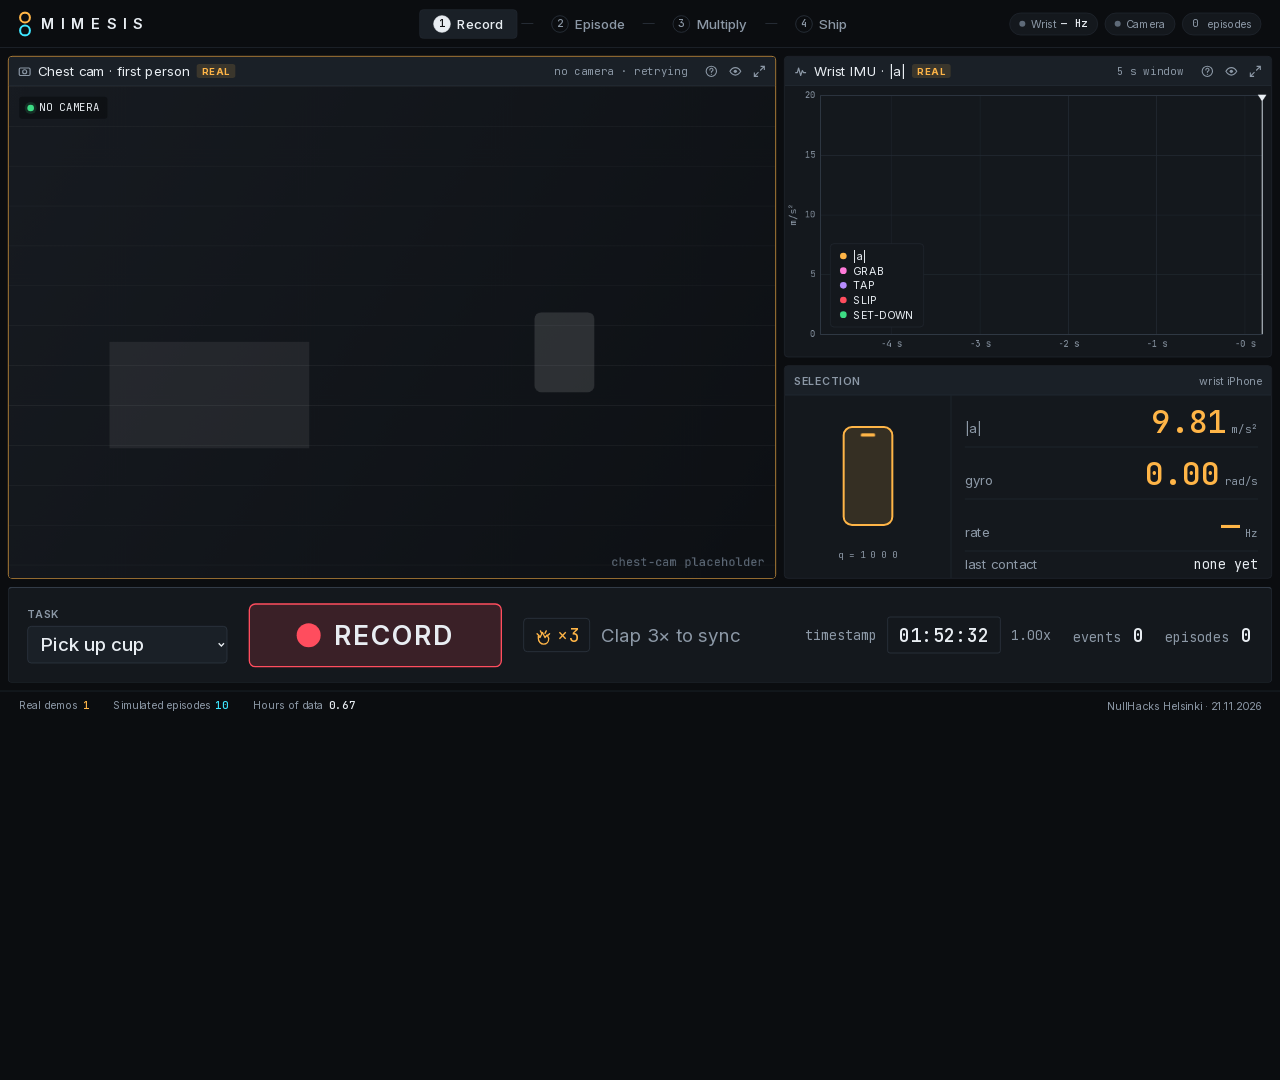
==== index.html @ 236490ab "Site: latest take ep_173510, latest twin and variants, font fix" ====
<!doctype html>
<html lang="en">
<head>
<meta charset="utf-8">
<title>MIMESIS</title>
<link rel="icon" href="data:,">
<meta name="viewport" content="width=1920">
<link rel="stylesheet" href="tokens.css">
<style>
  /* Shell: top bar + tabs from Rerun viewer top bar (see LAHTEET.md), scaled for projector. */
  *{box-sizing:border-box;margin:0;padding:0}
  html{overflow:hidden;background:var(--bg)} body{width:1920px;height:1080px;overflow:hidden;background:var(--bg);color:var(--text);font-family:var(--font-ui);-webkit-font-smoothing:antialiased}
  .mono{font-family:var(--font-mono);font-variant-numeric:tabular-nums}

  #topbar{position:absolute;left:0;top:0;width:1920px;height:var(--topbar-h);display:flex;align-items:center;
    padding:0 28px;background:var(--bg);border-bottom:1px solid var(--line)}
  #wordmark{display:flex;align-items:center;gap:14px;font-weight:600;font-size:22px;letter-spacing:var(--tracking-wordmark)}
  #wordmark svg{width:19px;height:38px}
  #tabs{position:absolute;left:50%;transform:translateX(-50%);display:flex;gap:6px;height:44px}
  #tabs a{display:flex;align-items:center;gap:10px;padding:0 20px;border-radius:var(--r-md);color:var(--text-muted);
    text-decoration:none;font-size:var(--fs-md);font-weight:500;border:1px solid transparent;transition:background var(--t-fast),color var(--t-fast)}
  #tabs a .n{font-family:var(--font-mono);font-size:var(--fs-sm);width:26px;height:26px;border-radius:50%;display:grid;place-items:center;border:1px solid var(--line-strong)}
  #tabs a.on{color:var(--text);background:var(--surface-2);border-color:var(--line)}
  #tabs a.on .n{background:var(--text);color:var(--bg);border-color:var(--text)}
  #tabs a.done .n{border-color:var(--ok);color:var(--ok)}
  #tabs .sep{align-self:center;width:18px;height:1px;background:var(--line-strong)}
  #status{margin-left:auto;display:flex;gap:10px}
  .pill{display:inline-flex;align-items:center;gap:8px;height:34px;padding:0 14px;border-radius:999px;border:1px solid var(--line);
    background:var(--surface);font-size:var(--fs-sm);color:var(--text-muted)}
  .pill b{color:var(--text);font-weight:500}
  .pill .dot{width:9px;height:9px;border-radius:50%;background:var(--text-dim)}
  .pill.live .dot{background:var(--ok);box-shadow:0 0 0 4px var(--ok-soft)}
  .pill.rec{border-color:var(--slip);color:var(--slip)} .pill.rec .dot{background:var(--slip);animation:pulse 1s infinite}
  .pill.off .dot{background:var(--text-dim)}
  @keyframes pulse{50%{opacity:.25}}

  main{position:absolute;left:0;top:var(--topbar-h);width:1920px;height:var(--main-h)}
  .screen{position:absolute;inset:0;display:none}
  .screen.on{display:block}

  #ticker{position:absolute;left:0;bottom:0;width:1920px;height:var(--ticker-h);display:flex;align-items:center;gap:36px;
    padding:0 28px;border-top:1px solid var(--line);background:var(--bg);font-size:var(--fs-sm);color:var(--text-muted)}
  #ticker b{font-family:var(--font-mono);font-weight:500;color:var(--text);margin-left:8px}
  #ticker .r b{color:var(--real)} #ticker .s b{color:var(--sim)}
  #ticker .right{margin-left:auto;color:var(--text-muted)}
</style>
<script>
/* ---------- M: tiny event bus. Screens subscribe; the data source emits. ----------
   Frontend dev: replace the DEMO block with the WebSocket / polling source, keep the event names.
   Events:
     'status'  {wrist:bool, hz:number, camera:bool, episodes:number}
     'imu'     {t:sec, ax,ay,az, gx,gy,gz, a:|a| m/s2, g:|gyro| rad/s, q:[w,x,y,z]}   (100 Hz)
     'contact' {t:sec, kind:'GRAB'|'TAP'|'SLIP'|'SET-DOWN'}
     'hand'    {joints:[[x,y],...21] normalized 0..1}
     'rec'     {on:bool, t0:sec}
*/
window.M = (() => {
  const h = {};
  return {
    on(e, f) { (h[e] = h[e] || []).push(f); },
    emit(e, d) { (h[e] || []).forEach(f => f(d)); },
    api: '' /* e.g. 'http://localhost:8000' */
  };
})();

</script>
</head>
<body>
<header id="topbar">
  <div id="wordmark">
    <!-- mark: amber ring (real) over cyan ring (sim), same as deck -->
    <svg viewBox="0 0 24 49" aria-hidden="true" fill="none" stroke-width="4"><circle cx="12" cy="12" r="9.5" stroke="#FFB547"/><circle cx="12" cy="37" r="9.5" stroke="#3EE6FF"/></svg>
    MIMESIS
  </div>
  <nav id="tabs">
    <a href="#record" data-s="record"><span class="n">1</span>Record</a><span class="sep"></span>
    <a href="#episode" data-s="episode"><span class="n">2</span>Episode</a><span class="sep"></span>
    <a href="#multiply" data-s="multiply"><span class="n">3</span>Multiply</a><span class="sep"></span>
    <a href="#ship" data-s="ship"><span class="n">4</span>Ship</a>
  </nav>
  <div id="status">
    <span class="pill off" id="st-wrist"><span class="dot"></span>Wrist <b class="mono" id="st-hz">— Hz</b></span>
    <span class="pill off" id="st-cam"><span class="dot"></span>Camera</span>
    <span class="pill"><span class="mono" id="st-eps">0</span>&nbsp;episodes</span>
  </div>
</header>

<main>
<section id="scr-record" class="screen">
  <div class="rc-grid">
    <!-- LEFT: camera panel -->
    <div class="rc-panel rc-cam real">
      <div class="rc-head"><svg viewBox="0 0 16 16"><rect x="1.5" y="4" width="13" height="9" rx="1.5" fill="none" stroke="currentColor" stroke-width="1.4"/><circle cx="8" cy="8.5" r="2.4" fill="none" stroke="currentColor" stroke-width="1.4"/></svg>
        <span class="rc-title">Chest cam · first person</span><span class="rc-tag real">REAL</span><span class="rc-sp"></span><span class="rc-meta mono" id="rc-fps">30 fps · 1080p</span><span class="rc-icons"><svg viewBox="0 0 16 16"><circle cx="8" cy="8" r="6.2" fill="none" stroke="currentColor" stroke-width="1.3"/><path d="M6.2 6.3a1.9 1.9 0 1 1 2.6 1.7c-.6.3-.8.6-.8 1.2M8 11.4v.2" fill="none" stroke="currentColor" stroke-width="1.3" stroke-linecap="round"/></svg><svg viewBox="0 0 16 16"><path d="M1.5 8S4 3.5 8 3.5 14.5 8 14.5 8 12 12.5 8 12.5 1.5 8 1.5 8Z" fill="none" stroke="currentColor" stroke-width="1.3"/><circle cx="8" cy="8" r="2" fill="currentColor"/></svg><svg viewBox="0 0 16 16"><path d="M9.5 2h4.5v4.5M6.5 14H2V9.5M14 2 9 7M2 14l5-5" fill="none" stroke="currentColor" stroke-width="1.3"/></svg></span></div>
      <div class="rc-body">
        <!-- WIRE: replace canvas with <video> src = camera MJPEG/MP4 (GET /files/episode_overlay.mp4) or getUserMedia -->
        <video id="rc-video" muted playsinline autoplay style="position:absolute;left:0;top:0;width:2px;height:2px;opacity:0;pointer-events:none"></video>
        <canvas id="rc-cam" width="1152" height="740"></canvas>
        <div class="rc-live"><i></i><span id="rc-livetxt">LIVE</span></div>
      </div>
    </div>
    <!-- RIGHT -->
    <div class="rc-right">
      <div class="rc-panel rc-imu">
        <div class="rc-head"><svg viewBox="0 0 16 16"><path d="M1.5 9.5 4 9.5 5.5 4 8 13 10 7 11.5 9.5 14.5 9.5" fill="none" stroke="currentColor" stroke-width="1.4" stroke-linejoin="round"/></svg>
          <span class="rc-title">Wrist IMU · |a|</span><span class="rc-tag real">REAL</span><span class="rc-sp"></span><span class="rc-meta mono">5 s window</span><span class="rc-icons"><svg viewBox="0 0 16 16"><circle cx="8" cy="8" r="6.2" fill="none" stroke="currentColor" stroke-width="1.3"/><path d="M6.2 6.3a1.9 1.9 0 1 1 2.6 1.7c-.6.3-.8.6-.8 1.2M8 11.4v.2" fill="none" stroke="currentColor" stroke-width="1.3" stroke-linecap="round"/></svg><svg viewBox="0 0 16 16"><path d="M1.5 8S4 3.5 8 3.5 14.5 8 14.5 8 12 12.5 8 12.5 1.5 8 1.5 8Z" fill="none" stroke="currentColor" stroke-width="1.3"/><circle cx="8" cy="8" r="2" fill="currentColor"/></svg><svg viewBox="0 0 16 16"><path d="M9.5 2h4.5v4.5M6.5 14H2V9.5M14 2 9 7M2 14l5-5" fill="none" stroke="currentColor" stroke-width="1.3"/></svg></span></div>
        <div class="rc-body"><canvas id="rc-plot" width="766" height="408"></canvas><div class="rc-legend"><span><i style="background:var(--real)"></i>|a|</span><span><i style="background:var(--ev-grab)"></i>GRAB</span><span><i style="background:var(--ev-tap)"></i>TAP</span><span><i style="background:var(--ev-slip)"></i>SLIP</span><span><i style="background:var(--ev-setdown)"></i>SET-DOWN</span></div></div>
      </div>
      <div class="rc-panel rc-sel">
        <div class="rc-head"><span class="rc-title caps">Selection</span><span class="rc-sp"></span><span class="rc-meta">wrist iPhone</span></div>
        <div class="rc-selbody">
          <div class="rc-orient"><div class="rc-scene"><div class="rc-phone" id="rc-phone"><i></i></div></div><div class="rc-axis mono">q = <span id="rc-q">1 0 0 0</span></div></div>
          <div class="rc-kv">
            <div class="rc-row"><span class="k">|a|</span><span class="v mono"><b id="rc-a">9.81</b><u>m/s²</u></span></div>
            <div class="rc-row"><span class="k">gyro</span><span class="v mono"><b id="rc-g">0.00</b><u>rad/s</u></span></div>
            <div class="rc-row"><span class="k">rate</span><span class="v mono"><b id="rc-hz">100</b><u>Hz</u></span></div>
            <div class="rc-row small"><span class="k">last contact</span><span class="v mono" id="rc-last">none yet</span></div>
          </div>
        </div>
      </div>
    </div>
    <!-- BOTTOM: controls -->
    <div class="rc-ctrl">
      <label class="rc-task"><span class="caps">Task</span>
        <select id="rc-task"><option>Pick up cup</option><option>Pour</option><option>Open drawer</option></select></label>
      <button id="rc-rec" type="button"><i class="rc-dot"></i><span id="rc-rectxt">RECORD</span></button>
      <div class="rc-hint"><span class="mono clap"><svg viewBox="0 0 24 24"><path d="M7 11 4.5 8.5M10 8 8.5 5M14 8l1.5-3M17 11l2.5-2.5M6 14c0 4 3 7 6.5 7s6-3 6-7l-2-4-2.5 3-3-6-3 6-2-1.5z" fill="none" stroke="currentColor" stroke-width="1.6" stroke-linejoin="round" stroke-linecap="round"/></svg>×3</span><span>Clap 3× to sync</span></div>
      <span class="rc-sp"></span>
      <div class="rc-clock mono"><span>timestamp</span><b id="rc-clock">00:00:00</b><span>1.00x</span></div>
      <div class="rc-counts mono"><span>events <b id="rc-nev">0</b></span><span>episodes <b id="rc-neps">0</b></span></div>
    </div>
    <!-- disconnected overlay (wrist) -->
    <div class="rc-off" id="rc-off"><div><div class="rc-offt">Wrist phone disconnected</div>
      <div class="rc-offh">Reconnect: open <b>Sensor Logger</b>, push to <span class="mono" id="rc-ip">&lt;mac-ip&gt;:8000</span></div></div></div>
  </div>
</section>
<style>
#scr-record{--rc-h:36px}
#scr-record *{box-sizing:border-box}
#scr-record .rc-grid{position:absolute;inset:0;padding:12px;background:var(--bg)}
#scr-record .rc-grid::after{content:"";position:absolute;inset:0;border:2px solid transparent;pointer-events:none;border-radius:2px;transition:border-color var(--t-med)}
#scr-record.recording .rc-grid::after{border-color:var(--slip);animation:rcb 1.2s ease-in-out infinite}
@keyframes rcb{50%{border-color:rgba(255,77,94,.25)}}
#scr-record .rc-panel{position:absolute;background:var(--surface);border:1px solid var(--line);border-radius:var(--r-md);overflow:hidden}
#scr-record .rc-cam{left:12px;top:12px;width:1152px;height:784px;border-color:var(--real)}
#scr-record .rc-right{position:absolute;left:1176px;top:12px;width:732px}
#scr-record .rc-imu{left:0;top:0;width:732px;height:452px}
#scr-record .rc-sel{left:0;top:464px;width:732px;height:320px}
#scr-record .rc-head{height:44px;display:flex;align-items:center;gap:10px;padding:0 14px;background:var(--surface-2);border-bottom:1px solid var(--line);font-size:var(--fs-md);color:var(--text)}
#scr-record .rc-head svg{width:20px;height:20px;color:var(--text-muted)}
#scr-record .rc-sp{flex:1}
#scr-record .rc-meta{font-size:var(--fs-sm);color:var(--text-muted)}
#scr-record .caps{text-transform:uppercase;letter-spacing:var(--tracking-caps);font-size:var(--fs-sm);font-weight:600;color:var(--text-muted)}
#scr-record .rc-tag{font-size:var(--fs-xs);font-weight:700;letter-spacing:var(--tracking-caps);padding:2px 8px;border-radius:var(--r-sm)}
#scr-record .rc-tag.real{background:var(--real-soft);color:var(--real)}
#scr-record .rc-body{position:relative;height:calc(100% - 44px)}
#scr-record canvas{display:block;width:100%;height:100%}
#scr-record .rc-live{position:absolute;left:16px;top:16px;display:flex;align-items:center;gap:8px;padding:6px 12px;border-radius:var(--r-sm);background:rgba(11,13,16,.7);font-family:var(--font-mono);font-size:var(--fs-sm);color:var(--text)}
#scr-record .rc-live i{width:10px;height:10px;border-radius:50%;background:var(--ok);box-shadow:0 0 0 4px var(--ok-soft)}
#scr-record.recording .rc-live i{background:var(--slip);box-shadow:0 0 0 4px var(--slip-soft);animation:rcp 1s infinite}
@keyframes rcp{50%{opacity:.3}}
#scr-record .rc-selbody{display:flex;height:calc(100% - 44px)}
#scr-record .rc-orient{width:250px;border-right:1px solid var(--line);display:flex;flex-direction:column;align-items:center;justify-content:center;gap:14px}
#scr-record .rc-scene{width:150px;height:190px;perspective:600px;display:grid;place-items:center}
#scr-record .rc-phone{width:76px;height:150px;border:3px solid var(--real);border-radius:14px;background:var(--real-soft);transform-style:preserve-3d;position:relative;transition:transform 60ms linear}
#scr-record .rc-phone i{position:absolute;left:50%;top:8px;width:22px;height:5px;margin-left:-11px;border-radius:3px;background:var(--real)}
#scr-record .rc-axis{font-size:var(--fs-xs);color:var(--text-muted)}
#scr-record .rc-kv{flex:1;padding:6px 20px;display:flex;flex-direction:column;justify-content:center}
#scr-record .rc-row{display:flex;align-items:baseline;justify-content:space-between;padding:7px 0;border-bottom:1px solid var(--line)}
#scr-record .rc-row:last-child{border:0}
#scr-record .k{font-size:var(--fs-md);color:var(--text-muted)}
#scr-record .v b{font-size:var(--fs-xl);font-weight:500;color:var(--real);letter-spacing:-.02em}
#scr-record .v u{text-decoration:none;font-size:var(--fs-sm);color:var(--text-muted);margin-left:8px}
#scr-record .row.small .v,#scr-record .rc-row.small .v{font-size:var(--fs-md);color:var(--text)}
#scr-record .rc-ctrl{position:absolute;left:12px;right:12px;top:808px;height:144px;display:flex;align-items:center;gap:32px;padding:0 28px;background:var(--surface);border:1px solid var(--line);border-radius:var(--r-md)}
#scr-record .rc-task{display:flex;flex-direction:column;gap:8px}
#scr-record select{height:56px;min-width:300px;padding:0 16px;background:var(--surface-2);color:var(--text);border:1px solid var(--line-strong);border-radius:var(--r-md);font:500 var(--fs-lg) var(--font-ui)}
#scr-record #rc-rec{display:flex;align-items:center;gap:20px;height:96px;min-width:380px;padding:0 40px;border-radius:var(--r-lg);border:2px solid var(--slip);background:var(--slip-soft);color:var(--text);font:600 40px var(--font-ui);letter-spacing:.06em;cursor:pointer;justify-content:center;transition:background var(--t-fast)}
#scr-record #rc-rec:hover{background:rgba(255,77,94,.28)}
#scr-record .rc-dot{width:36px;height:36px;border-radius:50%;background:var(--slip)}
#scr-record.recording #rc-rec{background:var(--slip);color:var(--on-accent);font-family:var(--font-mono);font-size:56px;letter-spacing:0}
#scr-record.recording .rc-dot{width:28px;height:28px;background:var(--on-accent);border-radius:4px}
#scr-record .rc-hint{display:flex;align-items:center;gap:16px;font-size:var(--fs-lg);color:var(--text-muted)}
#scr-record .rc-hint .clap{font-size:var(--fs-lg);padding:6px 14px;border:1px solid var(--line-strong);border-radius:var(--r-md);color:var(--real)}
#scr-record .rc-counts{display:flex;gap:32px;font-size:var(--fs-md);color:var(--text-muted)}
#scr-record .rc-counts b{color:var(--text);font-weight:500;font-size:var(--fs-lg);margin-left:6px}
#scr-record .rc-off{position:absolute;left:12px;top:12px;width:1896px;height:784px;display:none;place-items:center;text-align:center;background:rgba(20,24,29,.93);border-radius:var(--r-md);z-index:5}
#scr-record.disc .rc-off{display:grid}
#scr-record .rc-offt{font-size:var(--fs-hero);font-size:64px;font-weight:600;color:var(--text-muted);margin-bottom:24px}
#scr-record .rc-offh{font-size:var(--fs-lg);color:var(--text-muted)}
#scr-record .rc-offh b{color:var(--text)} #scr-record .rc-offh .mono{color:var(--real)}
#scr-record .rc-icons{display:flex;gap:16px;margin-left:16px;color:var(--text-muted)}
#scr-record .rc-icons svg{width:20px;height:20px}
#scr-record .rc-legend{position:absolute;left:68px;bottom:44px;padding:8px 14px;background:var(--surface);border:1px solid var(--line);border-radius:var(--r-md);display:flex;flex-direction:column;gap:2px;font-size:var(--fs-sm);color:var(--text)}
#scr-record .rc-legend span{display:flex;align-items:center;gap:10px}
#scr-record .rc-legend i{width:10px;height:10px;border-radius:50%}
#scr-record .rc-clock{display:flex;align-items:center;gap:16px;font-size:var(--fs-md);color:var(--text-muted)}
#scr-record .rc-clock b{font-weight:500;color:var(--text);padding:8px 16px;border:1px solid var(--line-strong);border-radius:var(--r-sm);font-size:var(--fs-lg)}
#scr-record .rc-ctrl{border-top:2px solid var(--line-strong)}
#scr-record .rc-hint .clap svg{width:30px;height:30px;vertical-align:middle;margin-right:6px}
</style>
<script>
(() => { const init = () => {
  const root = document.getElementById('scr-record');
  const $ = id => document.getElementById(id);
  const css = getComputedStyle(document.documentElement);
  const V = n => css.getPropertyValue(n).trim();
  const C = { real: V('--real'), text: V('--text'), muted: V('--text-muted'), line: V('--line'), line2: V('--line-strong'), bg: V('--surface'), dim: V('--text-dim'),
    ev: { GRAB: V('--ev-grab'), TAP: V('--ev-tap'), SLIP: V('--ev-slip'), 'SET-DOWN': V('--ev-setdown') }, mono: V('--font-mono') };
  const font = (px, w) => (w || 400) + ' ' + px + 'px ' + C.mono;

  /* ---- state ---- */
  const buf = [];           // {t,a}
  const evs = [];           // {t,kind,wall}
  let lastT = 0, lastWall = performance.now(), hand = null, nev = 0, ymax = 20, connected = true;
  M.on('imu', d => {
    buf.push({ t: d.t, a: d.a }); if (buf.length > 900) buf.shift();
    lastT = d.t; lastWall = performance.now();
    $('rc-a').textContent = d.a.toFixed(2); $('rc-g').textContent = d.g.toFixed(2);
    if (d.q) {
      $('rc-q').textContent = d.q.map(x => x.toFixed(2)).join(' ');
      const [w, x, y, z] = d.q, n = Math.hypot(w, x, y, z) || 1, a = w / n, b = x / n, c = y / n, e = z / n;
      const r = [[1-2*(c*c+e*e), 2*(b*c-a*e), 2*(b*e+a*c)], [2*(b*c+a*e), 1-2*(b*b+e*e), 2*(c*e-a*b)], [2*(b*e-a*c), 2*(c*e+a*b), 1-2*(b*b+c*c)]];
      const s = [1, -1, -1], m = (i, j) => (r[i][j] * s[i] * s[j]).toFixed(4);   // flip to CSS y-down
      $('rc-phone').style.transform = `rotateX(-18deg) rotateY(24deg) matrix3d(${m(0,0)},${m(1,0)},${m(2,0)},0,${m(0,1)},${m(1,1)},${m(2,1)},0,${m(0,2)},${m(1,2)},${m(2,2)},0,0,0,0,1)`;
    }
  });
  M.on('contact', d => { evs.push({ t: d.t, kind: d.kind, wall: performance.now() }); if (evs.length > 40) evs.shift(); nev++; $('rc-nev').textContent = nev;
    const l = $('rc-last'); l.textContent = d.kind; l.style.color = C.ev[d.kind] || C.text; });
  M.on('hand', d => { hand = d.joints; hands2 = null; });
  let hands2 = null;   // live MediaPipe result: array of 21-joint hands in canvas-normalized coords
  M.on('status', s => {
    connected = !!s.wrist; root.classList.remove('disc');  // video-only product: no wrist overlay
    $('rc-hz').textContent = s.wrist ? Math.round(s.hz) : '—'; $('rc-neps').textContent = s.episodes;
    $('rc-livetxt').textContent = s.camera ? (recOn ? 'REC' : 'LIVE') : 'NO CAMERA';
  });
  $('rc-ip').textContent = (location.hostname || '<mac-ip>') + ':8000';
  if (!window.MIMESIS_DEMO) fetch('/config').then(r => r.json()).then(c => { $('rc-ip').textContent = c.sensor_logger_url; }).catch(() => {});

  /* ---- plot (Rerun style: grid, ticks, cursor) ---- */
  const pc = $('rc-plot'), px = pc.getContext('2d');
  function drawPlot() {
    const W = pc.width, H = pc.height, L = 56, R = 14, T = 14, B = 34, pw = W - L - R, ph = H - T - B;
    px.clearRect(0, 0, W, H);
    const now = lastT + Math.min((performance.now() - lastWall) / 1000, .2), t0 = now - 5;
    let pk = 0; for (const s of buf) if (s.t >= t0 && s.a > pk) pk = s.a;
    const target = Math.max(20, Math.ceil(pk * 1.15 / 5) * 5); ymax += (target - ymax) * .08;
    const X = t => L + (t - t0) / 5 * pw, Y = a => T + ph - a / ymax * ph;
    px.lineWidth = 1; px.font = font(14); px.textBaseline = 'middle'; px.textAlign = 'right';
    const step = ymax > 30 ? 10 : 5;
    for (let a = 0; a <= ymax; a += step) { const y = Math.round(Y(a)) + .5; px.strokeStyle = C.line; px.beginPath(); px.moveTo(L, y); px.lineTo(L + pw, y); px.stroke(); px.fillStyle = C.muted; px.fillText(a, L - 8, y); }
    px.textAlign = 'center'; px.textBaseline = 'top';
    for (let s = Math.ceil(t0); s <= now; s++) { const x = Math.round(X(s)) + .5; px.strokeStyle = C.line; px.beginPath(); px.moveTo(x, T); px.lineTo(x, T + ph); px.stroke(); px.fillStyle = C.muted; px.fillText((s - now).toFixed(0) + ' s', x, T + ph + 8); }
    px.strokeStyle = C.line2; px.strokeRect(L + .5, T + .5, pw, ph);
    // events
    px.save(); px.beginPath(); px.rect(L, T, pw, ph); px.clip();
    const tnow = performance.now(); let row = 0;
    for (const e of evs) {
      if (e.t < t0) continue; const x = Math.round(X(e.t)) + .5, col = C.ev[e.kind] || C.text, age = tnow - e.wall;
      if (age < 400) { px.globalAlpha = (1 - age / 400) * .35; px.fillStyle = col; px.fillRect(x - 14, T, 28, ph); }
      px.globalAlpha = 1; px.strokeStyle = col; px.lineWidth = 2; px.beginPath(); px.moveTo(x, T); px.lineTo(x, T + ph); px.stroke();
    }
    // line
    px.strokeStyle = C.real; px.lineWidth = 2.5; px.lineJoin = 'round'; px.beginPath(); let st = false;
    for (const s of buf) { if (s.t < t0 - .1) continue; const x = X(s.t), y = Y(Math.min(s.a, ymax)); st ? px.lineTo(x, y) : px.moveTo(x, y); st = true; }
    px.stroke(); px.restore();
    // chips
    px.font = font(16, 600); px.textAlign = 'left'; px.textBaseline = 'middle'; row = 0;
    for (const e of evs) {
      if (e.t < t0) continue; const x = X(e.t), col = C.ev[e.kind] || C.text, w = px.measureText(e.kind).width + 16, cx = Math.min(x + 4, L + pw - w);
      const cy = T + 6 + (row++ % 2) * 28; px.fillStyle = col; px.beginPath(); px.roundRect(cx, cy, w, 24, 4); px.fill();
      px.fillStyle = V('--on-accent'); px.fillText(e.kind, cx + 8, cy + 13);
    }
    // cursor (Rerun time cursor at "now")
    px.strokeStyle = C.text; px.lineWidth = 1.5; const cxp = L + pw - .5; px.beginPath(); px.moveTo(cxp, T); px.lineTo(cxp, T + ph); px.stroke();
    px.fillStyle = C.text; px.beginPath(); px.moveTo(cxp - 7, T - 1); px.lineTo(cxp + 7, T - 1); px.lineTo(cxp, T + 9); px.fill();
    px.fillStyle = C.muted; px.font = font(14); px.save(); px.translate(14, T + ph / 2); px.rotate(-Math.PI / 2); px.textAlign = 'center'; px.fillText('m/s²', 0, 0); px.restore();
  }

  /* ---- camera + skeleton ---- */
  const cc = $('rc-cam'), cx = cc.getContext('2d'), CH = [1, 5, 9, 13, 17];
  function drawCam(ts) {
    const W = cc.width, H = cc.height, t = ts / 1000;
    if (video.readyState >= 2 && video.videoWidth) {
      const vw = video.videoWidth, vh = video.videoHeight, sc = Math.max(W / vw, H / vh), dw = vw * sc, dh = vh * sc, ox = (W - dw) / 2, oy = (H - dh) / 2;
      cx.drawImage(video, ox, oy, dw, dh);
      if (landmarker && ts - lastDet > detGap) {
        lastDet = ts;
        try {
          const d0 = performance.now();
          const r = landmarker.detectForVideo(video, ts);
          const dt = performance.now() - d0; detGap = Math.min(250, Math.max(33, dt * 3));  // adapt: never eat more than ~1/3 of the frame budget
          hands2 = (r.landmarks || []).map(h => h.map(p => [(ox + p.x * dw) / W, (oy + p.y * dh) / H]));
        } catch (e) { console.warn('mediapipe', e); landmarker = null; }
      }
      (hands2 || []).forEach(drawHand);
      return;
    }
    const g = cx.createLinearGradient(0, 0, W, H); g.addColorStop(0, '#171b21'); g.addColorStop(1, '#0d1014'); cx.fillStyle = g; cx.fillRect(0, 0, W, H);
    cx.strokeStyle = 'rgba(255,255,255,.05)'; cx.lineWidth = 1; cx.beginPath(); for (let y = 0; y < H; y += 60) { cx.moveTo(0, y + .5); cx.lineTo(W, y + .5); } cx.stroke();
    cx.fillStyle = 'rgba(255,255,255,.07)'; cx.fillRect(W * .12 + Math.sin(t * .3) * 20, H * .52, 300, 160);   // table
    cx.fillStyle = 'rgba(255,255,255,.12)'; cx.beginPath(); cx.roundRect(W * .66 + Math.sin(t * .7) * 30, H * .46, 90, 120, 10); cx.fill(); // cup
    cx.fillStyle = V('--text-dim'); cx.font = font(18); cx.textAlign = 'right'; cx.textBaseline = 'bottom'; cx.fillText('chest-cam placeholder', W - 16, H - 14);
    if (hand) drawHand(hand);
  }
  function drawHand(hand) {
    const W = cc.width, H = cc.height;
    {
      const P = j => [j[0] * W, j[1] * H];
      cx.strokeStyle = C.real; cx.lineWidth = 4; cx.lineCap = 'round'; cx.shadowColor = C.real; cx.shadowBlur = 10; cx.beginPath();
      for (const s of CH) { let p = P(hand[0]); cx.moveTo(p[0], p[1]); for (let k = 0; k < 4; k++) { p = P(hand[s + k]); cx.lineTo(p[0], p[1]); } }
      cx.stroke(); cx.shadowBlur = 0; cx.fillStyle = C.real;
      hand.forEach((j, i) => { const p = P(j); cx.beginPath(); cx.arc(p[0], p[1], i === 0 ? 9 : 6, 0, 7); cx.fill(); });
    }
  }
  function frame(ts) { if (root.classList.contains('on')) { drawPlot(); drawCam(ts); } requestAnimationFrame(frame); }
  requestAnimationFrame(frame);

  /* ---- controls ---- */
  let recOn = false, recT0 = 0;
  const btn = $('rc-rec'), txt = $('rc-rectxt'), fmt = s => String(Math.floor(s / 60)).padStart(2, '0') + ':' + String(Math.floor(s % 60)).padStart(2, '0');
  async function post(path, body) {
    try { const r = await fetch((M.api || '') + path, { method: 'POST', headers: { 'Content-Type': 'application/json' }, body: JSON.stringify(body || {}) }); return await r.json(); } catch (e) { return null; /* offline demo */ }
  }
  /* ---- live camera (Continuity Camera via getUserMedia) + MediaPipe Tasks JS + MediaRecorder ---- */
  const video = $('rc-video'); let detGap = 33, camRetry = null; let landmarker = null, lastDet = 0, stream = null, recorder = null, chunks = [], curEp = null;
  async function startCam() { await openCam(); loadHands(); }
  async function openCam() {
    try {
      stream = await navigator.mediaDevices.getUserMedia({ video: { width: 1920, height: 1080 }, audio: true });
      const devs = await navigator.mediaDevices.enumerateDevices();
      const iph = devs.find(d => d.kind === 'videoinput' && /iphone|continuity/i.test(d.label));
      const curId = stream.getVideoTracks()[0].getSettings().deviceId;
      if (iph && iph.deviceId !== curId) {
        stream.getTracks().forEach(t => t.stop());
        stream = await navigator.mediaDevices.getUserMedia({ video: { deviceId: { exact: iph.deviceId }, width: 1920, height: 1080 }, audio: true });
      }
      video.srcObject = stream; await video.play(); M.camera = true;
      const tr = stream.getVideoTracks()[0], st = tr.getSettings(); $('rc-fps').textContent = Math.round(st.frameRate || 30) + ' fps · ' + st.height + 'p';
      tr.onended = () => { console.warn('camera track ended, reconnecting'); M.camera = false; retryCam(); };
      tr.onmute = () => { M.camera = false; }; tr.onunmute = () => { M.camera = true; };
    } catch (e) { console.warn('camera', e); M.camera = false; $('rc-fps').textContent = 'no camera · retrying'; retryCam(); }
  }
  function retryCam() { if (camRetry) return; camRetry = setTimeout(() => { camRetry = null; if (stream) stream.getTracks().forEach(t => t.stop()); stream = null; openCam(); }, 2000); }
  // watchdog: a frozen stream (Continuity Camera dropped, phone locked) -> reopen
  let lastVT = -1, frozenFor = 0;
  setInterval(() => {
    if (window.MIMESIS_DEMO || !stream || recorder) return;
    if (video.currentTime === lastVT) { if (++frozenFor >= 3) { frozenFor = 0; console.warn('camera frozen, reopening'); M.camera = false; retryCam(); } } else frozenFor = 0;
    lastVT = video.currentTime;
  }, 1000);
  async function loadHands() {
    try {
      const { FilesetResolver, HandLandmarker } = await import('./vendor/mediapipe/vision_bundle.mjs');
      const fs = await FilesetResolver.forVisionTasks('./vendor/mediapipe/wasm');
      landmarker = await HandLandmarker.createFromOptions(fs, { baseOptions: { modelAssetPath: './vendor/mediapipe/hand_landmarker.task', delegate: 'GPU' }, runningMode: 'VIDEO', numHands: 2 });
    } catch (e) { console.warn('mediapipe js failed, skeleton comes from hands.py overlay MP4 after processing', e); }
  }
  if (!window.MIMESIS_DEMO) startCam();
  function startRecorder() {
    if (!stream || !window.MediaRecorder) return;
    chunks = []; const mt = ['video/mp4', 'video/webm;codecs=vp9,opus', 'video/webm'].find(t => MediaRecorder.isTypeSupported(t));
    recorder = new MediaRecorder(stream, mt ? { mimeType: mt, videoBitsPerSecond: 8e6 } : {});
    recorder.ondataavailable = e => e.data.size && chunks.push(e.data); recorder.start(1000);
  }
  function stopRecorder(ep) {
    if (!recorder) return; const rec = recorder; recorder = null;
    rec.onstop = async () => {
      const blob = new Blob(chunks, { type: rec.mimeType }); const fd = new FormData();
      if (blob.size < 10000) { $('rc-livetxt').textContent = 'NO VIDEO · camera?'; await post('/process/' + ep); setTimeout(() => $('rc-livetxt').textContent = 'LIVE', 3000); return; }
      fd.append('file', blob, ep + (rec.mimeType.includes('mp4') ? '.mp4' : '.webm'));
      $('rc-livetxt').textContent = 'UPLOADING';
      try { await fetch('/upload/' + ep, { method: 'POST', body: fd }); $('rc-livetxt').textContent = 'PROCESSING'; await post('/process/' + ep); }
      catch (e) { console.warn('upload', e); }
      setTimeout(() => $('rc-livetxt').textContent = 'LIVE', 3000);
    };
    rec.stop();
  }
  btn.addEventListener('click', () => {
    recOn = !recOn; root.classList.toggle('recording', recOn);
    if (recOn) { recT0 = performance.now(); txt.textContent = '00:00'; $('rc-livetxt').textContent = 'REC';
      if (!window.MIMESIS_DEMO) post('/episode/start', { task: $('rc-task').value }).then(r => { curEp = r && r.episode_id; startRecorder(); });
    } else { txt.textContent = 'RECORD'; $('rc-livetxt').textContent = 'LIVE';
      if (!window.MIMESIS_DEMO) { const ep = curEp; post('/episode/stop').then(() => ep && stopRecorder(ep)); }
    }
    M.emit('rec', { on: recOn, t0: recT0 / 1000 });
  });
  setInterval(() => { $('rc-clock').textContent = new Date().toTimeString().slice(0,8); if (recOn) txt.textContent = fmt((performance.now() - recT0) / 1000); }, 250);
  // WIRE: GET /status -> M.emit('status'); GET /latest -> M.emit('imu'/'hand'/'contact') when !MIMESIS_DEMO
}; window.M ? init() : addEventListener('DOMContentLoaded', init); })();
</script>

<section id="scr-episode" class="screen">
  <aside class="rail">
    <div class="rail-top">
      <button class="rail-toggle" title="Collapse rail" aria-label="Collapse rail"><svg viewBox="0 0 24 24" width="24" height="24" fill="none" stroke="currentColor" stroke-width="2"><rect x="3" y="4" width="18" height="16" rx="3"/><path d="M9 4v16"/></svg></button>
      <div class="stats">
        <div><span class="k">Real episodes</span><b class="mono" id="ep-st-eps">6</b></div>
        <div><span class="k">Frames</span><b class="mono" id="ep-st-frames">2,160</b></div>
        <div><span class="k">FPS</span><b class="mono" id="ep-st-fps">30</b></div>
      </div>
    </div>
    <div class="rail-h">Episodes</div>
    <div class="eplist" id="ep-list"></div>
  </aside>

  <div class="center">
    <header class="hd">
      <div class="logo"><svg viewBox="0 0 34 34" width="34" height="34" aria-hidden="true"><rect x="3" y="7" width="17" height="22" rx="8.5" class="lr"/><rect x="13" y="4" width="17" height="22" rx="8.5" class="ls"/></svg></div>
      <div>
        <div class="ds">mimesis/real_demo_v1</div>
        <div class="sub mono">EPISODE <span id="ep-hd-n">0</span> · <span id="ep-hd-task">pick up the cup</span></div>
      </div>
    </header>

    <div class="vids">
      <div class="vp real" id="ep-vp-real">
        <div class="vh"><span class="dot"></span><b>Real · chest-cam</b><i>REAL</i></div>
        <div class="vb"><canvas id="ep-cv-real" width="568" height="320"></canvas>
          <!-- WIRE: GET /files/episode_overlay.mp4 (chest-cam + hand skeleton overlay). Replaces the canvas once it loads. -->
          <video id="ep-v-real" muted playsinline preload="auto" loop></video></div>
      </div>
      <div class="vp sim" id="ep-vp-sim">
        <div class="vh"><span class="dot"></span><b>Sim · MuJoCo twin</b><i>SIM</i></div>
        <div class="vb"><canvas id="ep-cv-sim" width="568" height="320"></canvas>
          <!-- WIRE: GET /files/sim_twin.mp4 (robot replaying the human trajectory). -->
          <video id="ep-v-sim" muted playsinline preload="auto" loop></video></div>
      </div>
    </div>

    <div class="bar">
      <button class="ib" id="ep-b-start" title="Start"><svg viewBox="0 0 24 24" width="26" height="26" fill="currentColor"><path d="M6 5h2.5v14H6zM19 5v14L9.5 12z"/></svg></button>
      <button class="ib" id="ep-b-back" title="-1 s"><svg viewBox="0 0 24 24" width="26" height="26" fill="currentColor"><path d="M12 6v12L2.5 12zM21.5 6v12L12 12z"/></svg></button>
      <button class="ib play" id="ep-b-play" title="Play / pause"></button>
      <button class="ib" id="ep-b-fwd" title="+1 s"><svg viewBox="0 0 24 24" width="26" height="26" fill="currentColor"><path d="M12 6v12l9.5-6zM2.5 6v12L12 12z"/></svg></button>
      <button class="ib" id="ep-b-end" title="End"><svg viewBox="0 0 24 24" width="26" height="26" fill="currentColor"><path d="M15.5 5H18v14h-2.5zM5 5v14l9.5-7z"/></svg></button>
      <div class="scrub" id="ep-scrub"><div class="st"></div><div class="sf" id="ep-sf"></div><div class="th" id="ep-th"></div></div>
      <div class="tm"><span class="mono big" id="ep-tm">00:00.00</span><span class="mono tot" id="ep-tot">/ 00:12.00</span><span class="mono fr" id="ep-fr">frame 0 / 360</span></div>
      <label class="spd"><select id="ep-speed"><option value="0.25">0.25×</option><option value="0.5">0.5×</option><option value="1" selected>1×</option><option value="2">2×</option></select></label>
      <div class="keys"><span><kbd>Space</kbd> play / pause</span><span><kbd>←</kbd><kbd>→</kbd> frame <kbd>Shift</kbd> 1 s</span></div>
    </div>

    <div class="tracks"><canvas id="ep-cv-tr"></canvas></div>
  </div>

  <aside class="meta">
    <div class="mh">Episode metadata</div>
    <div class="kv"><span class="k">Task</span><b class="v task" id="ep-m-task">—</b></div>
    <div class="kv"><span class="k">Duration</span><b class="v mono" id="ep-m-dur">—</b></div>
    <div class="kv"><span class="k">Sync offset</span><b class="v mono" id="ep-m-sync">—</b></div>
    <div class="kv"><span class="k">Contacts detected</span><b class="v mono" id="ep-m-con">—</b></div>
    <div class="kv"><span class="k">Frames</span><b class="v mono" id="ep-m-fr">—</b></div>
    <div class="mh sm">Contact log</div>
    <div class="clog" id="ep-clog"></div>
  </aside>
</section>

<style>
#scr-episode{--rail-w:300px;display:none;background:var(--bg)}
#scr-episode.on{display:flex}
#scr-episode *{box-sizing:border-box}
#scr-episode .mono{font-family:var(--font-mono);font-variant-numeric:tabular-nums}
#scr-episode .k{font-size:var(--fs-sm);color:var(--text-muted);letter-spacing:var(--tracking-caps);text-transform:uppercase}
#scr-episode button{font-family:inherit;cursor:pointer}

/* rail */
#scr-episode .rail{width:var(--rail-w);flex:none;height:100%;border-right:1px solid var(--line);background:var(--bg);display:flex;flex-direction:column;transition:width var(--t-med) var(--ease);overflow:hidden}
#scr-episode .rail-top{padding:var(--sp-4);display:flex;gap:var(--sp-3);align-items:flex-start;border-bottom:1px solid var(--line)}
#scr-episode .rail-toggle{flex:none;width:44px;height:44px;border-radius:var(--r-md);border:1px solid var(--line);background:var(--surface);color:var(--text-muted);display:grid;place-items:center;transition:color var(--t-fast),background var(--t-fast)}
#scr-episode .rail-toggle:hover{color:var(--text);background:var(--surface-2)}
#scr-episode .stats{display:flex;flex-direction:column;gap:var(--sp-2);min-width:0;flex:1}
#scr-episode .stats div{display:flex;justify-content:space-between;align-items:baseline;gap:var(--sp-2);white-space:nowrap}
#scr-episode .stats .k{font-size:var(--fs-xs)}
#scr-episode .stats b{font-size:var(--fs-lg);font-weight:500;color:var(--real)}
#scr-episode .rail-h{padding:var(--sp-4) var(--sp-4) var(--sp-2);font-size:var(--fs-xs);color:var(--text-muted);letter-spacing:var(--tracking-caps);text-transform:uppercase;white-space:nowrap}
#scr-episode .eplist{flex:1;overflow-y:auto;padding:0 var(--sp-3);display:flex;flex-direction:column;gap:var(--sp-1)}
#scr-episode .ep{display:flex;align-items:center;gap:var(--sp-3);padding:var(--sp-2);border-radius:var(--r-md);border:1px solid transparent;cursor:pointer;color:var(--text);transition:background var(--t-fast)}
#scr-episode .ep:hover{background:var(--surface)}
#scr-episode .ep.on{background:var(--real-soft);border-color:var(--real);color:var(--real)}
#scr-episode .ep canvas{flex:none;width:80px;height:50px;border-radius:var(--r-sm);border:1px solid var(--line-strong);background:var(--surface)}
#scr-episode .ep .tx{min-width:0;white-space:nowrap}
#scr-episode .ep .tx b{display:block;font-size:var(--fs-md);font-weight:500}
#scr-episode .ep .tx span{display:block;font-size:var(--fs-sm);color:var(--text-muted);overflow:hidden;text-overflow:ellipsis}
#scr-episode .ep.on .tx span{color:var(--text)}
#scr-episode.collapsed{--rail-w:104px}
#scr-episode.collapsed .stats,#scr-episode.collapsed .rail-h,#scr-episode.collapsed .ep .tx{display:none}
#scr-episode.collapsed .rail-top{justify-content:center;padding:var(--sp-4) 0}
#scr-episode.collapsed .ep{justify-content:center}

/* center */
#scr-episode .center{flex:1;min-width:0;height:100%;padding:var(--sp-4) var(--sp-5) var(--sp-4);display:flex;flex-direction:column;gap:var(--sp-3)}
#scr-episode .hd{display:flex;align-items:center;gap:var(--sp-4);height:52px;flex:none}
#scr-episode .logo{width:72px;height:44px;border-radius:var(--r-md);background:var(--surface);border:1px solid var(--line);display:grid;place-items:center}
#scr-episode .logo .lr{fill:var(--real)} #scr-episode .logo .ls{fill:none;stroke:var(--sim);stroke-width:2.5}
#scr-episode .ds{font-size:var(--fs-lg);font-weight:600;line-height:1.1}
#scr-episode .sub{font-size:var(--fs-sm);color:var(--text-muted);letter-spacing:var(--tracking-caps);margin-top:2px}
#scr-episode .vids{display:flex;gap:var(--sp-4);flex:none}
#scr-episode .vp{flex:1;min-width:0;border-radius:var(--r-md);overflow:hidden;background:var(--surface);border:2px solid var(--c)}
#scr-episode .vp.real{--c:var(--real);--cs:var(--real-soft)} #scr-episode .vp.sim{--c:var(--sim);--cs:var(--sim-soft)}
#scr-episode .vh{height:38px;display:flex;align-items:center;gap:var(--sp-3);padding:0 var(--sp-3);background:var(--cs);border-bottom:1px solid var(--c)}
#scr-episode .vh .dot{width:12px;height:12px;border-radius:50%;background:var(--c)}
#scr-episode .vh b{font-size:var(--fs-md);font-weight:600;color:var(--text)}
#scr-episode .vh i{margin-left:auto;font-style:normal;font-family:var(--font-mono);font-size:var(--fs-xs);font-weight:700;letter-spacing:var(--tracking-caps);background:var(--c);color:var(--on-accent);padding:2px 8px;border-radius:var(--r-sm)}
#scr-episode .vb{position:relative;width:100%;aspect-ratio:16/9;background:var(--bg)}
#scr-episode .vb canvas,#scr-episode .vb video{position:absolute;inset:0;width:100%;height:100%;object-fit:cover}
#scr-episode .vb video{display:none;background:var(--bg)}
#scr-episode .vb.live video{display:block}

/* playback bar */
#scr-episode .bar{flex:none;height:76px;display:flex;align-items:center;gap:var(--sp-3);padding:0 var(--sp-4);background:var(--surface);border:1px solid var(--line-strong);border-radius:var(--r-lg)}
#scr-episode .ib{width:46px;height:46px;border-radius:var(--r-md);border:1px solid transparent;background:transparent;color:var(--text);display:grid;place-items:center;flex:none;transition:background var(--t-fast)}
#scr-episode .ib:hover{background:var(--surface-2)}
#scr-episode .ib.play{width:56px;height:56px;border-color:var(--real);background:var(--real-soft);color:var(--real);margin:0 var(--sp-1)}
#scr-episode .scrub{position:relative;flex:1;min-width:120px;height:40px;cursor:pointer;touch-action:none}
#scr-episode .scrub .st{position:absolute;left:0;right:0;top:18px;height:4px;border-radius:2px;background:var(--line-strong)}
#scr-episode .scrub .sf{position:absolute;left:0;top:18px;height:4px;border-radius:2px;background:var(--real);width:0}
#scr-episode .scrub .th{position:absolute;top:9px;width:22px;height:22px;margin-left:-11px;border-radius:50%;background:var(--real);box-shadow:0 0 0 5px var(--real-soft)}
#scr-episode .tm{display:flex;flex-direction:column;align-items:flex-end;flex:none;line-height:1.15}
#scr-episode .tm .big{font-size:var(--fs-lg);color:var(--text);font-weight:500}
#scr-episode .tm .tot{font-size:var(--fs-sm);color:var(--text-muted)}
#scr-episode .tm .fr{display:none}
#scr-episode .tm{display:grid;grid-template-columns:auto auto;align-items:baseline;column-gap:var(--sp-2)}
#scr-episode .tm .fr{display:block;grid-column:1/3;text-align:right;font-size:var(--fs-xs);color:var(--text-muted)}
#scr-episode .spd select{height:44px;padding:0 var(--sp-3);font-family:var(--font-mono);font-size:var(--fs-md);color:var(--text);background:var(--surface-2);border:1px solid var(--line-strong);border-radius:var(--r-md)}
#scr-episode .keys{display:flex;flex-direction:column;gap:6px;font-size:var(--fs-xs);color:var(--text-muted);white-space:nowrap;flex:none}
#scr-episode kbd{font-family:var(--font-mono);font-size:var(--fs-xs);color:var(--text);background:var(--surface-2);border:1px solid var(--line-strong);border-radius:var(--r-sm);padding:1px 6px;margin-right:4px}

/* tracks */
#scr-episode .tracks{flex:1;min-height:0;background:var(--surface);border:1px solid var(--line-strong);border-radius:var(--r-lg);overflow:hidden;position:relative}
#scr-episode .tracks canvas{position:absolute;inset:0;width:100%;height:100%;cursor:col-resize;touch-action:none}

/* right panel */
#scr-episode .meta{width:420px;flex:none;height:100%;border-left:1px solid var(--line);padding:var(--sp-5);display:flex;flex-direction:column;gap:var(--sp-4);overflow:hidden}
#scr-episode .mh{font-size:var(--fs-sm);color:var(--text-muted);letter-spacing:var(--tracking-caps);text-transform:uppercase;padding-bottom:var(--sp-3);border-bottom:1px solid var(--line)}
#scr-episode .mh.sm{margin-top:var(--sp-2)}
#scr-episode .kv{display:flex;flex-direction:column;gap:2px}
#scr-episode .kv .v{font-size:var(--fs-xl);font-weight:500;color:var(--text);line-height:1.1}
#scr-episode .kv .v.task{font-family:var(--font-ui);font-size:var(--fs-lg);font-weight:600;line-height:1.2;color:var(--real)}
#scr-episode .kv .v.mono{font-family:var(--font-mono)}
#scr-episode .clog{display:flex;flex-direction:column;gap:var(--sp-2);flex:1;min-height:0}
#scr-episode .cl{display:flex;align-items:center;gap:var(--sp-3);height:36px;padding:0 var(--sp-3);border-radius:var(--r-sm);background:var(--surface);border-left:6px solid var(--c);font-size:var(--fs-md);transition:background var(--t-fast)}
#scr-episode .cl b{font-family:var(--font-mono);font-weight:700;color:var(--c);width:110px}
#scr-episode .cl span{font-family:var(--font-mono);color:var(--text-muted);font-size:var(--fs-sm)}
#scr-episode .cl.hit{background:var(--surface-2)}
</style>

<script>
(() => {
  const root = document.getElementById('scr-episode');
  const $ = id => document.getElementById(id);
  const css = getComputedStyle(root);
  const V = n => css.getPropertyValue(n).trim();
  const FPS = 30;
  const KIND_VAR = { 'GRAB': '--ev-grab', 'TAP': '--ev-tap', 'SLIP': '--ev-slip', 'SET-DOWN': '--ev-setdown' };

  // ---------- episodes (demo list) ----------
  // WIRE: GET /files/dataset_stats.json -> {episodes:[{n,task,duration}], frames, fps}; per-episode GET /files/episode_<n>.json
  let EPS = [
    { n: 0, task: 'Pick up the cup', dur: 12 }, { n: 1, task: 'Stack two blocks', dur: 12 },
    { n: 2, task: 'Pour into bowl', dur: 12 }, { n: 3, task: 'Open the drawer', dur: 12 },
    { n: 4, task: 'Hand over the bottle', dur: 12 }, { n: 5, task: 'Wipe the table', dur: 12 }
  ];
  let cur = 0, E = null;          // E = current episode data
  let t = 0, playing = true, speed = 1, last = performance.now();

  function rnd(seed) { let s = seed * 9301 + 49297; return () => (s = (s * 9301 + 49297) % 233280) / 233280; }

  // fake a 12 s episode with 5 contacts. Used when /files/episode_<n>.json is missing or MIMESIS_DEMO.
  function demoEpisode(n) {
    const r = rnd(n + 3);
    const j = () => (r() - .5) * .3 * (n ? 1 : 0);
    const contacts = [['GRAB', 2.1], ['TAP', 4.3], ['SLIP', 5.7], ['GRAB', 7.2], ['SET-DOWN', 9.8]].map(([kind, tt]) => ({ kind, t: +(tt + j()).toFixed(2) }));
    const grabs = contacts.filter(c => c.kind === 'GRAB' || c.kind === 'SET-DOWN');
    const gripper = [{ t0: 0, t1: contacts[0].t, state: 'open' }, { t0: contacts[0].t, t1: contacts[2].t, state: 'closed' },
      { t0: contacts[2].t, t1: contacts[3].t, state: 'open' }, { t0: contacts[3].t, t1: contacts[4].t, state: 'closed' }, { t0: contacts[4].t, t1: 12, state: 'open' }];
    const dur = 12, N = dur * 100, imu = new Float32Array(N);
    for (let i = 0; i < N; i++) {
      const tt = i / 100; let a = 9.81 + Math.sin(tt * 1.3 + n) * .7 + Math.sin(tt * 3.1) * .3 + (r() - .5) * .5;
      contacts.forEach(c => { const d = tt - c.t; if (d > 0 && d < .5) a += Math.exp(-d * 10) * 7 * Math.sin(d * 70) * (c.kind === 'SLIP' ? 1.3 : 1); });
      imu[i] = a;
    }
    return { n, task: (EPS[n] || EPS[0]).task, duration: dur, fps: FPS, frames: dur * FPS, sync_offset_ms: [38, 41, 35, 44, 39, 42][n], contacts, gripper, imu, imu_hz: 100 };
  }

  async function loadEpisode(n) {
    let d = null;
    try { // WIRE: GET /files/episode_<n>.json
      const r = await fetch((M.api || '') + '/files/episode_' + n + '.json?' + Date.now(), { cache: 'no-store' }); if (r.ok) d = await r.json();
    } catch (e) {}
    if (d) {
      d.imu = Float32Array.from(d.imu || []); d.imu_hz = d.imu_hz || 100; d.fps = d.fps || FPS;
      d.frames = d.frames || Math.round(d.duration * d.fps); d.contacts = d.contacts || []; d.gripper = d.gripper || [];
      d.task = d.task || (EPS[n] || {}).task || 'episode';
    } else d = demoEpisode(n % 6);
    let mx = 0, mn = 1e9; for (const v of d.imu) { if (v > mx) mx = v; if (v < mn) mn = v; }
    d.imuLo = mn > 6 ? 4 : 0; d.imuHi = mn > 6 ? 20 : Math.max(4, Math.ceil(mx * 1.1 / 2) * 2);
    d.n = n; return d;
  }

  const fmtT = s => { s = Math.max(0, s); const m = Math.floor(s / 60), x = Math.floor(s % 60), f = Math.min(FPS - 1, Math.floor((s % 1) * FPS)); return String(m).padStart(2, '0') + ':' + String(x).padStart(2, '0') + '.' + String(f).padStart(2, '0'); };

  async function select(n) {
    cur = n; const d = await loadEpisode(n); if (cur !== n) return; E = d; t = 0;
    root.querySelectorAll('.ep').forEach((e, i) => e.classList.toggle('on', EPS.length - 1 - i === n));
    if (!window.MIMESIS_DEMO) { $('ep-st-eps').textContent = EPS.length; $('ep-st-frames').textContent = EPS.reduce((a, e) => a + Math.round((e.dur || 0) * 30), 0).toLocaleString('en-US'); }
    $('ep-hd-n').textContent = n; $('ep-hd-task').textContent = d.task.toLowerCase();
    $('ep-m-task').textContent = d.task; $('ep-m-dur').textContent = d.duration.toFixed(1) + ' s';
    $('ep-m-sync').textContent = '+' + d.sync_offset_ms + ' ms'; $('ep-m-con').textContent = d.contacts.length;
    $('ep-m-fr').textContent = d.frames.toLocaleString('en-US'); $('ep-tot').textContent = '/ ' + fmtT(d.duration);
    $('ep-clog').innerHTML = d.contacts.map((c, i) => `<div class="cl" data-i="${i}" style="--c:var(${KIND_VAR[c.kind]})"><b>${c.kind}</b><span>${fmtT(c.t)}</span></div>`).join('');
    // WIRE: per-episode videos; falls back to the canvas placeholder if the file is missing
    attachVideo('real', d.overlay || '/files/episode_overlay.mp4'); attachVideo('sim', d.twin || '/files/sim_twin.mp4');
  }

  // ---------- rail ----------
  const list = $('ep-list');
  function buildRail() { list.innerHTML = '';
  EPS.forEach((e, i) => {
    const el = document.createElement('div'); el.className = 'ep';
    el.innerHTML = `<canvas width="160" height="100"></canvas><div class="tx"><b>Episode ${e.n}</b><span>${e.task}</span></div>`;
    el.onclick = () => select(i); list.prepend(el);
    const c = el.firstChild.getContext('2d'), r = rnd(i + 11);
    const g = c.createLinearGradient(0, 0, 160, 100); g.addColorStop(0, V('--surface-2')); g.addColorStop(1, V('--bg'));
    c.fillStyle = g; c.fillRect(0, 0, 160, 100);
    c.fillStyle = V('--line-strong'); c.fillRect(0, 78, 160, 22);
    c.fillStyle = V('--real'); c.beginPath(); c.arc(30 + r() * 30, 40 + r() * 20, 11, 0, 7); c.fill();
    c.strokeStyle = V('--real'); c.lineWidth = 4; c.beginPath(); c.moveTo(40, 55); c.quadraticCurveTo(80, 20 + r() * 40, 110 + r() * 20, 58); c.stroke();
    c.fillStyle = V('--text-muted'); c.fillRect(100 + r() * 30, 60, 22, 18);
  });
  }
  root.querySelector('.rail-toggle').onclick = () => { root.classList.toggle('collapsed'); setTimeout(layout, 360); };

  // ---------- videos ----------
  const vids = { real: $('ep-v-real'), sim: $('ep-v-sim') };
  function attachVideo(k, src) {
    const v = vids[k], box = v.parentNode; box.classList.remove('live');
    v.onloadeddata = () => box.classList.add('live'); v.onerror = () => box.classList.remove('live');
    v.src = (M.api || '') + src; v.load();
  }
  const live = k => vids[k].parentNode.classList.contains('live') && vids[k].readyState >= 2;
  function syncVideos() {
    ['real', 'sim'].forEach(k => {
      if (!live(k)) return; const v = vids[k];
      const off = k === 'sim' ? 0 : 0;    // sync offset already baked into episode_overlay.mp4 / sim_twin.mp4
      if (Math.abs(v.currentTime - (t + off)) > (playing ? .15 : .01)) v.currentTime = t + off;
      v.playbackRate = speed;
      if (playing && v.paused) v.play().catch(() => {}); else if (!playing && !v.paused) v.pause();
    });
  }

  // ---------- placeholder scenes (same trajectory, amber hand vs cyan gripper) ----------
  const ss = x => x * x * (3 - 2 * x), cl = (x, a, b) => Math.max(a, Math.min(b, x));
  function pose(tt) {   // normalized hand position + holding state from episode data
    const C = E.contacts, tg = C[0].t, tr = C[C.length - 1].t;
    const A = [.22, .70], B = [.42, .62], D = [.74, .50], R = [.86, .72];
    const mix = (p, q, u) => [p[0] + (q[0] - p[0]) * ss(cl(u, 0, 1)), p[1] + (q[1] - p[1]) * ss(cl(u, 0, 1)) - Math.sin(Math.PI * cl(u, 0, 1)) * .06];
    if (tt < tg) return mix(A, B, tt / tg);
    if (tt < tr) return mix(B, D, (tt - tg) / (tr - tg));
    return mix(D, R, (tt - tr) / 2);
  }
  function closedAt(tt) { const g = E.gripper.find(s => tt >= s.t0 && tt < s.t1); return g && g.state === 'closed'; }
  function drawScene(cv, kind) {
    const w = cv.width, h = cv.height, c = cv.getContext('2d'), p = pose(t), x = p[0] * w, y = p[1] * h, held = closedAt(t);
    const col = V(kind === 'real' ? '--real' : '--sim');
    const g = c.createLinearGradient(0, 0, w, h); g.addColorStop(0, V('--surface-2')); g.addColorStop(1, V('--bg')); c.fillStyle = g; c.fillRect(0, 0, w, h);
    c.fillStyle = V('--surface'); c.fillRect(0, h * .78, w, h * .22); c.strokeStyle = V('--line-strong'); c.lineWidth = 1; c.beginPath(); c.moveTo(0, h * .78); c.lineTo(w, h * .78); c.stroke();
    if (kind === 'sim') { c.strokeStyle = V('--sim-soft'); for (let i = 0; i < w; i += 40) { c.beginPath(); c.moveTo(i, h * .78); c.lineTo(i * 1.0 + (i - w / 2) * .5, h); c.stroke(); } }
    // object: at start spot until grabbed, follows hand while held, rests at D after set-down
    const C = E.contacts, tg = C[0].t, tr = C[C.length - 1].t, B = [.42, .62], D = [.74, .50];
    let ox = (t < tg ? B[0] : t < tr ? p[0] : D[0]) * w, oy = (t < tg ? B[1] : t < tr ? p[1] : D[1]) * h + 26;
    c.fillStyle = V('--text-muted'); c.fillRect(ox - 20, oy - 20, 40, 40); c.fillStyle = V('--text-dim'); c.fillRect(ox - 20, oy - 20, 40, 8);
    // flash when a contact fires
    E.contacts.forEach(ct => { const d = t - ct.t; if (d >= 0 && d < .4) { c.strokeStyle = V(KIND_VAR[ct.kind]); c.globalAlpha = 1 - d / .4; c.lineWidth = 4; c.beginPath(); c.arc(x, y + 20, 30 + d * 120, 0, 7); c.stroke(); c.globalAlpha = 1; } });
    c.fillStyle = col; c.strokeStyle = col;
    if (kind === 'real') {                         // amber hand: palm + fingers curl when holding
      c.beginPath(); c.arc(x, y, 26, 0, 7); c.fill(); c.lineWidth = 7; c.lineCap = 'round';
      for (let f = -2; f <= 2; f++) { const a = -Math.PI / 2 + f * .28, L = held ? 22 : 40; c.beginPath(); c.moveTo(x + Math.cos(a) * 20, y + Math.sin(a) * 20); c.lineTo(x + Math.cos(a) * (20 + L) * (held ? .8 : 1) + (held ? f * -6 : 0), y + Math.sin(a) * (20 + L) + (held ? 14 : 0)); c.stroke(); }
      c.lineWidth = 2; c.globalAlpha = .6; c.beginPath(); c.moveTo(x, y + 26); c.lineTo(x - 30, h); c.stroke(); c.globalAlpha = 1;
    } else {                                      // cyan parallel-jaw gripper, follows state
      const gap = held ? 22 : 46; c.lineWidth = 9; c.lineCap = 'round';
      c.beginPath(); c.moveTo(x - gap, y - 30); c.lineTo(x - gap, y + 18); c.moveTo(x + gap, y - 30); c.lineTo(x + gap, y + 18); c.moveTo(x - gap, y - 30); c.lineTo(x + gap, y - 30); c.stroke();
      c.lineWidth = 12; c.beginPath(); c.moveTo(x, y - 30); c.lineTo(x + 10, 0); c.stroke();
    }
    c.fillStyle = V('--text'); c.font = '600 14px ' + V('--font-mono'); c.fillText(kind === 'real' ? 'chest-cam · placeholder' : 'MuJoCo twin · placeholder', 12, h - 12);
  }

  // ---------- tracks ----------
  const tc = $('ep-cv-tr'), tctx = tc.getContext('2d');
  const LBL = 170, PADR = 20;   // label column, right pad
  let TW = 0, TH = 0, dpr = 1;
  function layout() {
    dpr = window.devicePixelRatio || 1; TW = tc.clientWidth; TH = tc.clientHeight;
    if (!TW) return; tc.width = TW * dpr; tc.height = TH * dpr; tctx.setTransform(dpr, 0, 0, dpr, 0, 0);
  }
  const X = tt => LBL + (tt / E.duration) * (TW - LBL - PADR);
  function rows() { const top = 36, av = TH - top - 8, a = av * .44, b = av * .26; return { ruler: [0, top], imu: [top, top + a], grip: [top + a, top + a + b], con: [top + a + b, top + av] }; }
  function drawTracks() {
    const c = tctx, R = rows(), mono = V('--font-mono');
    c.clearRect(0, 0, TW, TH);
    const line = V('--line'), ls = V('--line-strong'), mut = V('--text-muted'), real = V('--real'), sim = V('--sim'), oa = V('--on-accent');
    // ruler
    c.font = '500 14px ' + mono; c.fillStyle = mut; c.textBaseline = 'middle'; c.textAlign = 'left';
    for (let s = 0; s <= E.duration; s++) { const x = X(s); c.strokeStyle = s % 2 ? line : ls; c.beginPath(); c.moveTo(x, s % 2 ? 26 : 20); c.lineTo(x, 36); c.stroke();
      if (s % 2 === 0 && x + 44 < TW) c.fillText('+' + s + 's', x + 4, 12); }
    // row separators + labels
    const vid = E && E.signal; const lab = [['imu', vid ? 'FINGER OPENING' : 'IMU |a|', vid ? 'cm, from video' : 'm/s²', real], ['grip', 'GRIPPER', 'sim robot', sim], ['con', 'CONTACTS', vid ? 'from video' : 'from IMU', V('--text')]];
    lab.forEach(([k, a, b, col]) => { const [y0, y1] = R[k]; c.strokeStyle = ls; c.beginPath(); c.moveTo(0, y0 + .5); c.lineTo(TW, y0 + .5); c.stroke();
      c.fillStyle = col; c.font = '600 16px ' + V('--font-ui'); c.fillText(a, 16, y0 + 24); c.fillStyle = mut; c.font = '400 14px ' + V('--font-ui'); c.fillText(b, 16, y0 + 46); });
    c.strokeStyle = ls; c.beginPath(); c.moveTo(LBL + .5, 0); c.lineTo(LBL + .5, TH); c.stroke();
    // vertical grid
    c.strokeStyle = line; for (let s = 0; s <= E.duration; s += 2) { const x = X(s); c.beginPath(); c.moveTo(x, 36); c.lineTo(x, TH); c.stroke(); }
    // IMU line (amber = real)
    { const [y0, y1] = R.imu, pad = 12, lo = E.imuLo, hi = E.imuHi, Y = a => y1 - pad - (cl(a, lo, hi) - lo) / (hi - lo) * (y1 - y0 - pad * 2), n = E.imu.length, hz = E.imu_hz;
      c.fillStyle = mut; c.font = '400 14px ' + mono; c.textAlign = 'right'; [[hi, String(hi)], [(hi + lo) / 2, String(Math.round((hi + lo) / 2))], [lo, String(lo)]].forEach(([v, s]) => c.fillText(s, LBL - 8, Y(v)));
      c.textAlign = 'left'; c.beginPath(); const step = Math.max(1, Math.floor(n / (TW * 2)));
      for (let i = 0; i < n; i += step) { const x = X(i / hz), y = Y(E.imu[i]); i ? c.lineTo(x, y) : c.moveTo(x, y); }
      c.lineTo(X(n / hz), y1 - pad); c.lineTo(X(0), y1 - pad); c.closePath(); c.fillStyle = V('--real-soft'); c.fill();
      c.beginPath(); for (let i = 0; i < n; i += step) { const x = X(i / hz), y = Y(E.imu[i]); i ? c.lineTo(x, y) : c.moveTo(x, y); }
      c.strokeStyle = real; c.lineWidth = 2; c.lineJoin = 'round'; c.stroke(); }
    // gripper chips (cyan = sim)
    { const [y0, y1] = R.grip, ch = 40, cy = (y0 + y1) / 2 - ch / 2 + 4;
      E.gripper.forEach(s => { const x0 = X(s.t0), x1 = X(s.t1), closed = s.state === 'closed';
        c.fillStyle = closed ? sim : V('--sim-soft'); c.fillRect(x0 + 1, cy, x1 - x0 - 2, ch); c.strokeStyle = sim; c.lineWidth = 1.5; c.strokeRect(x0 + 1.5, cy + .5, x1 - x0 - 3, ch - 1);
        c.fillStyle = closed ? oa : sim; c.font = '600 16px ' + V('--font-ui'); c.textBaseline = 'middle'; c.fillText(s.state, x0 + 10, cy + ch / 2 + 1); }); }
    // contact chips
    { const [y0, y1] = R.con, ch = 40, cy = (y0 + y1) / 2 - ch / 2 + 4;
      E.contacts.forEach(ct => { const x0 = X(ct.t), w = X(1.15) - X(0), col = V(KIND_VAR[ct.kind]), d = t - ct.t, hot = d >= 0 && d < .4;
        if (hot) { c.save(); c.shadowColor = col; c.shadowBlur = 22 * (1 - d / .4); }
        c.fillStyle = col; c.fillRect(x0, cy - (hot ? 3 : 0), w, ch + (hot ? 6 : 0)); if (hot) c.restore();
        c.fillStyle = oa; c.font = '700 14px ' + mono; c.fillText(ct.kind, x0 + 8, cy + ch / 2 + 1);
        c.fillStyle = col; c.fillRect(x0, y0 + 4, 2, cy - y0 - 4); }); }
    // playhead
    const px = X(t); c.strokeStyle = V('--text'); c.lineWidth = 2; c.beginPath(); c.moveTo(px, 22); c.lineTo(px, TH); c.stroke();
    c.fillStyle = V('--text'); c.beginPath(); c.moveTo(px - 8, 14); c.lineTo(px + 8, 14); c.lineTo(px, 28); c.closePath(); c.fill();
  }

  // ---------- transport ----------
  const playBtn = $('ep-b-play');
  const ICON = { play: '<svg viewBox="0 0 24 24" width="30" height="30" fill="currentColor"><path d="M7 4.5v15l13-7.5z"/></svg>', pause: '<svg viewBox="0 0 24 24" width="30" height="30" fill="currentColor"><path d="M6 4.5h4.5v15H6zM13.5 4.5H18v15h-4.5z"/></svg>' };
  function setPlaying(p) { playing = p; playBtn.innerHTML = p ? ICON.pause : ICON.play; last = performance.now(); }
  function seek(x) { t = cl(x, 0, E.duration - 1e-3); syncVideos(); }
  playBtn.onclick = () => setPlaying(!playing);
  $('ep-b-start').onclick = () => seek(0); $('ep-b-end').onclick = () => seek(E.duration);
  $('ep-b-back').onclick = () => seek(t - 1); $('ep-b-fwd').onclick = () => seek(t + 1);
  $('ep-speed').onchange = e => { speed = +e.target.value; };
  function drag(el, toT) {
    let on = false; const mv = e => { if (on) seek(toT(e)); };
    el.addEventListener('pointerdown', e => { on = true; el.setPointerCapture(e.pointerId); seek(toT(e)); });
    el.addEventListener('pointermove', mv); el.addEventListener('pointerup', () => on = false); el.addEventListener('pointercancel', () => on = false);
  }
  const sc = $('ep-scrub');
  drag(sc, e => (e.clientX - sc.getBoundingClientRect().left) / sc.getBoundingClientRect().width * E.duration);
  drag(tc, e => { const r = tc.getBoundingClientRect(), x = e.clientX - r.left; return (x - LBL) / (TW - LBL - PADR) * E.duration; });
  addEventListener('keydown', e => {
    if (!root.classList.contains('on') || e.target.closest('input,select,textarea')) return;
    const st = e.shiftKey ? 1 : 1 / FPS;
    if (e.code === 'Space') { e.preventDefault(); setPlaying(!playing); }
    else if (e.key === 'ArrowLeft') { seek(t - st); setPlaying(false); } else if (e.key === 'ArrowRight') { seek(t + st); setPlaying(false); }
    else if (e.key === 'ArrowUp') { e.preventDefault(); select((cur + EPS.length - 1) % EPS.length); } else if (e.key === 'ArrowDown') { e.preventDefault(); select((cur + 1) % EPS.length); }
  });

  // ---------- main loop ----------
  let prevT = 0;
  function frame(now) {
    requestAnimationFrame(frame);
    if (!E || !root.offsetParent) { last = now; return; }
    if (!TW) layout();
    const dt = (now - last) / 1000; last = now;
    if (playing) {
      const master = live('real') ? vids.real : null;
      if (master && !master.paused) t = master.currentTime; else t += dt * speed;
      if (t >= E.duration) { t = 0; if (vids.real.currentTime) vids.real.currentTime = 0; if (vids.sim.currentTime) vids.sim.currentTime = 0; }
      syncVideos();
    }
    if (!live('real')) drawScene($('ep-cv-real'), 'real'); if (!live('sim')) drawScene($('ep-cv-sim'), 'sim');
    drawTracks();
    const p = t / E.duration;
    $('ep-sf').style.width = p * 100 + '%'; $('ep-th').style.left = p * 100 + '%';
    $('ep-tm').textContent = fmtT(t); $('ep-fr').textContent = 'frame ' + Math.floor(t * E.fps) + ' / ' + E.frames;
    root.querySelectorAll('.cl').forEach((el, i) => { const d = t - E.contacts[i].t; el.classList.toggle('hit', d >= 0 && d < .4); });
    prevT = t;
  }
  if (window.ResizeObserver) new ResizeObserver(layout).observe(tc.parentNode); else addEventListener('resize', layout);
  M.on('screen', id => { if (id === 'episode') setTimeout(layout, 30); });
  setPlaying(true);
  // live: real episodes from GET /files/dataset_stats.json -> episodes:[{n, task, duration}]
  (async () => {
    if (!window.MIMESIS_DEMO) try {
      const st = await (await fetch((M.api || '') + '/files/dataset_stats.json?' + Date.now())).json();
      if (st.episodes && st.episodes.length) EPS = st.episodes.map(e => ({ n: e.n, task: e.task + ' · ' + e.id, dur: e.duration }));
    } catch (e) {}
    buildRail(); select(EPS.length - 1);
  })();
  M.on('screen', id => { if (id === 'episode' && !window.MIMESIS_DEMO) fetch((M.api || '') + '/files/dataset_stats.json?' + Date.now()).then(r => r.json()).then(st => {
    if (st.episodes && st.episodes.length !== EPS.length) { EPS = st.episodes.map(e => ({ n: e.n, task: e.task + ' · ' + e.id, dur: e.duration })); buildRail(); select(EPS.length - 1); } }).catch(() => {}); });
  requestAnimationFrame(frame);
})();
</script>

<section id="scr-multiply" class="screen">
  <!-- slim icon rail (Frigate) -->
  <nav class="mx-rail">
    <svg viewBox="0 0 24 24" class="on"><rect x="3" y="7" width="12" height="10" rx="2"/><path d="M15 11l6-3v8l-6-3z"/></svg>
    <svg viewBox="0 0 24 24"><rect x="3" y="3" width="7" height="7" rx="1"/><rect x="14" y="3" width="7" height="7" rx="1"/><rect x="3" y="14" width="7" height="7" rx="1"/><rect x="14" y="14" width="7" height="7" rx="1"/></svg>
    <svg viewBox="0 0 24 24"><circle cx="11" cy="11" r="7"/><path d="M16 16l5 5"/></svg>
    <svg viewBox="0 0 24 24"><path d="M4 18V9m6 9V5m6 13v-7m6 7H2"/></svg>
    <i></i>
    <svg viewBox="0 0 24 24"><circle cx="12" cy="12" r="3"/><path d="M12 2v3m0 14v3M2 12h3m14 0h3M5 5l2 2m10 10l2 2M19 5l-2 2M7 17l-2 2"/></svg>
  </nav>

  <!-- recent landed variants: Frigate "Xm ago" thumb row -->
  <div class="mx-thumbs" id="mx-thumbs"></div>

  <!-- hero counter + controls -->
  <div class="mx-band">
    <div class="mx-count">
      <div class="mx-cap"><span id="mx-cap-state">GENERATED</span><span class="mx-cap-sub">sim variants from 1 real demo</span></div>
      <div class="mx-num"><span id="mx-num">10</span><span class="mx-of" id="mx-of">/ 10</span></div>
    </div>
    <div class="mx-ctl">
      <div class="mx-row"><span class="mx-lbl">Variants</span><span class="mx-val" id="mx-val">10</span></div>
      <input type="range" id="mx-slider" min="10" max="1000" step="10" value="10">
      <div class="mx-ticks"><span>10</span><span>250</span><span>500</span><span>750</span><span>1,000</span></div>
      <div class="mx-row mx-gridrow"><span class="mx-lbl">Grid</span>
        <span class="mx-seg" id="mx-seg"><button class="on" data-n="3">3 x 3</button><button data-n="5">5 x 5</button></span></div>
    </div>
    <button class="mx-gen" id="mx-gen"><span class="mx-genfill" id="mx-genfill"></span><span class="mx-gentxt" id="mx-gentxt">Generate</span></button>
  </div>

  <div class="mx-grid" id="mx-grid"></div>

  <!-- right panel: variation knobs + donut -->
  <aside class="mx-side">
    <header>Variation knobs <span class="mx-hint">sampled per variant</span></header>
    <div class="mx-knobs" id="mx-knobs"></div>
    <header class="mx-h2">Result <span class="mx-hint" id="mx-landed">0 landed</span></header>
    <div class="mx-donutwrap">
      <canvas id="mx-donut" width="260" height="260"></canvas>
      <div class="mx-pcts">
        <div class="mx-p ok"><span class="mx-pl">OK</span><span class="mx-pn" id="mx-ok-pct">100.0%</span><span class="mx-pc" id="mx-ok-c">0</span></div>
        <div class="mx-p slip"><span class="mx-pl">SLIP</span><span class="mx-pn" id="mx-slip-pct">0.0%</span><span class="mx-pc" id="mx-slip-c">0</span></div>
      </div>
    </div>
  </aside>

  <!-- Frigate-style bottom status strip -->
  <footer class="mx-status">
    <span class="mx-dot" id="mx-sdot"></span>
    <span id="mx-stxt">Generated 10 / 10</span>
    <span class="mx-sep">·</span><span id="mx-ms">2 ms physics step</span>
    <span class="mx-sep">·</span><span>MuJoCo 500 Hz</span>
    <span class="mx-sep">·</span><span id="mx-sgrid">3 x 3 view</span>
    <span class="mx-right"><svg viewBox="0 0 24 24"><path d="M4 12l5 5L20 6"/></svg>Sim is healthy</span>
  </footer>
</section>
<style>
#scr-multiply{background:var(--bg);color:var(--text);font-family:var(--font-ui);overflow:hidden}
#scr-multiply *{box-sizing:border-box}
#scr-multiply .mx-rail{position:absolute;left:0;top:0;width:56px;height:924px;background:var(--surface);border-right:1px solid var(--line-strong);display:flex;flex-direction:column;align-items:center;gap:var(--sp-3);padding-top:var(--sp-4)}
#scr-multiply .mx-rail svg{width:38px;height:38px;padding:8px;border-radius:var(--r-lg);fill:none;stroke:var(--text-muted);stroke-width:1.8;stroke-linecap:round;stroke-linejoin:round}
#scr-multiply .mx-rail svg.on{background:var(--sim);stroke:var(--on-accent)}
#scr-multiply .mx-rail i{flex:1}
#scr-multiply .mx-rail svg:last-child{margin-bottom:var(--sp-4)}

#scr-multiply .mx-thumbs{position:absolute;left:68px;top:8px;width:1412px;height:72px;display:flex;gap:var(--sp-2)}
#scr-multiply .mx-th{position:relative;flex:1;border-radius:var(--r-md);overflow:hidden;background:var(--surface);border:1px dashed var(--line-strong)}
#scr-multiply .mx-th.full{border:2px solid var(--ok)}
#scr-multiply .mx-th.full.slip{border-color:var(--slip)}
#scr-multiply .mx-th canvas{width:100%;height:100%;display:block}
#scr-multiply .mx-th span{position:absolute;left:6px;bottom:3px;font:600 var(--fs-xs)/1 var(--font-mono);color:var(--text);text-shadow:0 0 4px var(--bg),0 0 4px var(--bg)}

#scr-multiply .mx-band{position:absolute;left:68px;top:92px;width:1412px;height:150px;display:flex;align-items:center;gap:var(--sp-5)}
#scr-multiply .mx-count{width:600px;flex:none}
#scr-multiply .mx-cap{display:flex;gap:var(--sp-3);align-items:baseline;font:600 var(--fs-sm)/1 var(--font-ui);letter-spacing:var(--tracking-caps);color:var(--sim);margin-bottom:2px}
#scr-multiply .mx-cap-sub{color:var(--text-muted);letter-spacing:0;font-weight:500}
#scr-multiply .mx-num{font:700 var(--fs-hero)/1 var(--font-mono);color:var(--text);display:flex;align-items:baseline;gap:var(--sp-3);font-variant-numeric:tabular-nums;letter-spacing:-.02em;white-space:nowrap}
#scr-multiply .mx-num.queued{color:var(--text-muted)}
#scr-multiply .mx-num.run{color:var(--sim)}
#scr-multiply .mx-of{font:500 var(--fs-lg)/1 var(--font-mono);color:var(--text-muted);letter-spacing:0}
#scr-multiply .mx-ctl{flex:1;min-width:0}
#scr-multiply .mx-row{display:flex;justify-content:space-between;align-items:baseline}
#scr-multiply .mx-lbl{font:600 var(--fs-sm)/1 var(--font-ui);letter-spacing:var(--tracking-caps);text-transform:uppercase;color:var(--text-muted)}
#scr-multiply .mx-val{font:700 var(--fs-lg)/1 var(--font-mono);color:var(--sim)}
#scr-multiply #mx-slider{-webkit-appearance:none;appearance:none;width:100%;height:36px;background:transparent;margin:6px 0 0;cursor:pointer}
#scr-multiply #mx-slider::-webkit-slider-runnable-track{height:12px;border-radius:6px;background:linear-gradient(90deg,var(--sim) var(--p,0%),var(--surface-2) var(--p,0%));border:1px solid var(--line-strong)}
#scr-multiply #mx-slider::-webkit-slider-thumb{-webkit-appearance:none;width:34px;height:34px;border-radius:50%;background:var(--sim);border:4px solid var(--bg);margin-top:-12px;box-shadow:0 0 0 2px var(--sim)}
#scr-multiply #mx-slider:disabled{opacity:.5;cursor:default}
#scr-multiply .mx-ticks{display:flex;justify-content:space-between;font:var(--fs-xs)/1 var(--font-mono);color:var(--text-muted);margin-top:2px}
#scr-multiply .mx-gridrow{margin-top:var(--sp-3);align-items:center;justify-content:flex-start;gap:var(--sp-4)}
#scr-multiply .mx-seg{display:flex;border:1px solid var(--line-strong);border-radius:var(--r-md);overflow:hidden}
#scr-multiply .mx-seg button{all:unset;cursor:pointer;padding:6px 18px;font:600 var(--fs-sm)/1 var(--font-mono);color:var(--text-muted);background:var(--surface)}
#scr-multiply .mx-seg button.on{background:var(--sim-soft);color:var(--sim)}
#scr-multiply .mx-gen{all:unset;box-sizing:border-box;position:relative;overflow:hidden;cursor:pointer;flex:none;width:260px;height:96px;border-radius:var(--r-lg);background:var(--sim);color:var(--on-accent);text-align:center;transition:transform var(--t-fast) var(--ease),filter var(--t-fast)}
#scr-multiply .mx-gen:hover{filter:brightness(1.1)}
#scr-multiply .mx-gen:active{transform:scale(.97)}
#scr-multiply .mx-gen.busy{cursor:default;background:var(--sim-soft);color:var(--sim);outline:2px solid var(--sim);outline-offset:-2px}
#scr-multiply .mx-genfill{position:absolute;left:0;top:0;bottom:0;width:0;background:var(--sim);opacity:.35}
#scr-multiply .mx-gentxt{position:relative;font:700 var(--fs-lg)/96px var(--font-ui);letter-spacing:.02em}

#scr-multiply .mx-grid{position:absolute;left:68px;top:254px;width:1412px;height:662px;display:grid;gap:var(--sp-3)}
#scr-multiply .mx-tile{position:relative;border-radius:var(--r-lg);border:2px dashed var(--line-strong);background:transparent;overflow:hidden;transition:border-color var(--t-med) var(--ease),background var(--t-med) var(--ease),box-shadow var(--t-med) var(--ease)}
#scr-multiply .mx-in{position:absolute;inset:0;opacity:0;transform:scale(.88);transition:opacity var(--t-med) var(--ease),transform var(--t-med) var(--ease)}
#scr-multiply .mx-tile.full{border:2px solid var(--ok);background:var(--surface)}
#scr-multiply .mx-tile.full.slip{border:3px solid var(--slip)}
#scr-multiply .mx-tile.full .mx-in{opacity:1;transform:none}
#scr-multiply .mx-tile.flash{background:var(--slip-soft);box-shadow:0 0 0 6px var(--slip-soft),0 0 36px var(--slip);transition:none}
#scr-multiply .mx-tile canvas,#scr-multiply .mx-tile video{position:absolute;inset:0;width:100%;height:100%;display:block;object-fit:cover}
#scr-multiply .mx-tile video{opacity:0}
#scr-multiply .mx-tile video.on{opacity:1}
#scr-multiply .mx-lab{position:absolute;left:0;right:0;bottom:0;padding:5px var(--sp-3);background:rgba(11,13,16,.82);font:500 var(--fs-sm)/1.2 var(--font-mono);color:var(--text);white-space:nowrap;overflow:hidden}
#scr-multiply .mx-grid.g5 .mx-lab{font-size:var(--fs-xs);padding:4px var(--sp-2)}
#scr-multiply .mx-lab b{color:var(--sim);font-weight:500}
#scr-multiply .mx-bd{position:absolute;left:var(--sp-2);top:var(--sp-2);padding:4px 10px;border-radius:var(--r-md);background:rgba(11,13,16,.8);font:700 var(--fs-sm)/1 var(--font-mono);color:var(--ok);display:flex;gap:6px;align-items:center}
#scr-multiply .mx-tile.slip .mx-bd{background:var(--slip);color:var(--on-accent)}
#scr-multiply .mx-rd{position:absolute;right:var(--sp-3);top:var(--sp-3);width:8px;height:8px;border-radius:50%;background:var(--sim)}
#scr-multiply .mx-tile.slip .mx-rd{background:var(--slip)}
#scr-multiply .mx-idx{position:absolute;right:var(--sp-3);top:var(--sp-5);font:var(--fs-xs)/1 var(--font-mono);color:var(--text-muted)}

#scr-multiply .mx-side{position:absolute;left:1492px;top:8px;width:416px;height:908px;background:var(--surface);border:1px solid var(--line);border-radius:var(--r-lg);overflow:hidden}
#scr-multiply .mx-side header{display:flex;justify-content:space-between;align-items:baseline;padding:var(--sp-3) var(--sp-4);background:var(--surface-2);border-bottom:1px solid var(--line);font:600 var(--fs-md)/1 var(--font-ui)}
#scr-multiply .mx-h2{border-top:1px solid var(--line)}
#scr-multiply .mx-hint{font:500 var(--fs-xs)/1 var(--font-mono);color:var(--text-muted)}
#scr-multiply .mx-knob{padding:var(--sp-3) var(--sp-4) 10px;border-bottom:1px solid var(--line);cursor:pointer;transition:opacity var(--t-fast)}
#scr-multiply .mx-knob.off{opacity:.45}
#scr-multiply .mx-kt{display:flex;justify-content:space-between;align-items:center}
#scr-multiply .mx-kn{font:600 var(--fs-sm)/1 var(--font-ui);display:flex;align-items:center;gap:var(--sp-2)}
#scr-multiply .mx-chip{padding:3px 8px;border-radius:var(--r-sm);background:var(--sim-soft);color:var(--sim);font:600 var(--fs-xs)/1 var(--font-mono)}
#scr-multiply .mx-knob.off .mx-chip{background:var(--surface-2);color:var(--text-muted)}
#scr-multiply .mx-kv{font:700 var(--fs-md)/1 var(--font-mono);color:var(--text)}
#scr-multiply .mx-kb{position:relative;height:8px;border-radius:4px;background:var(--surface-2);margin-top:10px}
#scr-multiply .mx-kb i{position:absolute;top:0;bottom:0;border-radius:4px;background:var(--sim)}
#scr-multiply .mx-knob.off .mx-kb i{background:var(--text-dim)}
#scr-multiply .mx-donutwrap{display:flex;align-items:center;gap:var(--sp-3);padding:var(--sp-3) var(--sp-4)}
#scr-multiply #mx-donut{width:190px;height:190px;flex:none}
#scr-multiply .mx-pcts{display:flex;flex-direction:column;gap:var(--sp-4);flex:1}
#scr-multiply .mx-p{display:flex;flex-direction:column;gap:2px}
#scr-multiply .mx-pl{font:700 var(--fs-sm)/1 var(--font-ui);letter-spacing:var(--tracking-caps)}
#scr-multiply .mx-pn{font:700 var(--fs-xl)/1 var(--font-mono);font-variant-numeric:tabular-nums}
#scr-multiply .mx-pc{font:var(--fs-sm)/1 var(--font-mono);color:var(--text-muted)}
#scr-multiply .mx-p.ok .mx-pl,#scr-multiply .mx-p.ok .mx-pn{color:var(--ok)}
#scr-multiply .mx-p.slip .mx-pl,#scr-multiply .mx-p.slip .mx-pn{color:var(--slip)}

#scr-multiply .mx-status{position:absolute;left:0;right:0;top:924px;height:40px;background:var(--surface);border-top:1px solid var(--line-strong);display:flex;align-items:center;gap:var(--sp-3);padding:0 var(--sp-4);font:var(--fs-sm)/1 var(--font-mono);color:var(--text-muted)}
#scr-multiply .mx-dot{width:10px;height:10px;border-radius:50%;background:var(--ok)}
#scr-multiply .mx-dot.run{background:var(--sim)}
#scr-multiply .mx-status #mx-stxt{color:var(--text)}
#scr-multiply .mx-sep{color:var(--text-dim)}
#scr-multiply .mx-right{margin-left:auto;display:flex;align-items:center;gap:var(--sp-2);color:var(--text-muted)}
#scr-multiply .mx-right svg{width:18px;height:18px;fill:none;stroke:var(--ok);stroke-width:3;stroke-linecap:round;stroke-linejoin:round}
</style>
<script>
(() => {
  const $ = id => document.getElementById(id);
  const root = $('scr-multiply');
  const css = getComputedStyle(document.documentElement);
  const C = {}; ['bg','surface','surface-2','line','line-strong','text','sim','sim-soft','ok','slip','text-muted'].forEach(k => C[k] = css.getPropertyValue('--' + k).trim());
  const fmt = n => Math.round(n).toLocaleString('en-US');
  const ease = t => 1 - Math.pow(1 - t, 3);
  const RATE = 0.22, GEN_MS = 6000, T = 4.2;

  // ---- variants (deterministic) ----
  const OBJS = ['cube', 'cup', 'ball', 'box', 'can', 'block'];
  const SHAPE = [0, 1, 2, 0, 1, 0];
  const SLIP_POS = [2, 6, 11, 17, 22, 13, 4]; // visible-grid slips: 2/9 = 22%, 5/25 = 20%
  function rnd(i, k) { let x = Math.sin(i * 127.1 + k * 311.7) * 43758.5453; return x - Math.floor(x); }
  let seedBase = 0;
  function variant(i, pos) {
    const s = i + seedBase * 977;
    const slip = pos != null ? SLIP_POS.slice(0, 5).includes(pos) : rnd(s, 9) < RATE;
    const mass = slip ? 700 + rnd(s, 1) * 800 : 200 + rnd(s, 1) * 700;
    const mu = slip ? 0.15 + rnd(s, 2) * 0.2 : 0.42 + rnd(s, 2) * 0.48;
    const o = Math.floor(rnd(s, 3) * OBJS.length);
    return { n: i, slip, mass: Math.round(mass / 10) * 10, mu: mu.toFixed(2), obj: OBJS[o], shape: SHAPE[o],
      size: rnd(s, 4), px: (rnd(s, 5) - .5) * .24, phase: rnd(s, 6) * T };
  }

  // ---- canvas drawing of one sim variant at loop time u ----
  const ez = t => t < 0 ? 0 : t > 1 ? 1 : t * t * (3 - 2 * t);
  function draw(g, w, h, v, u) {
    g.fillStyle = C.surface; g.fillRect(0, 0, w, h);
    const fy = h * .8, os = h * (.17 + .11 * v.size), fl = os * 1.15, hold = fl * .35;
    g.lineWidth = Math.max(1.5, h / 90); g.lineJoin = 'round';
    // floor + faint grid
    g.strokeStyle = C['line-strong']; g.beginPath(); g.moveTo(0, fy); g.lineTo(w, fy); g.stroke();
    g.strokeStyle = C.line; g.lineWidth = 1; g.beginPath();
    for (let k = -6; k <= 6; k++) { g.moveTo(w / 2 + k * w * .09, fy); g.lineTo(w / 2 + k * w * .22, h); } g.stroke();
    g.lineWidth = Math.max(1.5, h / 90);
    const ox = w * (.5 + v.px), restY = fy - os - hold;      // palm y when object rests
    const shift = w * .09;
    // palm
    let py, px = ox, gap = os * 1.9;
    if (u < .9) { py = h * .1 + (restY - h * .1) * ez(u / .9); }
    else if (u < 1.2) { py = restY; gap = os * (1.9 - .9 * ez((u - .9) / .3)); }
    else if (u < 2.6) { const e = ez((u - 1.2) / 1.4); py = restY - (restY - h * .22) * e; px = ox + shift * e; gap = os * 1.0; }
    else if (u < 3.3) { const e = ez((u - 2.6) / .7); py = h * .22 + (restY - h * .22) * e; px = ox + shift; gap = os * 1.0; }
    else if (u < 3.6) { py = restY; px = ox + shift; gap = os * (1.0 + .9 * ez((u - 3.3) / .3)); }
    else { py = restY - (restY - h * .1) * ez((u - 3.6) / .6); px = ox + shift; gap = os * 1.9; }
    if (v.slip && u > 1.2) gap = os * 1.0 + (u > 3 ? os * .9 * ez((u - 3) / .4) : 0);
    // object
    let cx = ox, top = fy - os, rot = 0, alpha = 1, slipped = false;
    const ud = 1.75;
    if (v.slip) {
      if (u < ud) { if (u >= 1.2) { cx = px; top = py + hold; } }
      else {
        slipped = true;
        const e = ez((ud - 1.2) / 1.4), pyd = restY - (restY - h * .22) * e, y0 = pyd + hold, x0 = ox + shift * e, t = u - ud;
        const fall = Math.min(1, t / .45);
        top = y0 + (fy - os - y0) * fall * fall;
        cx = x0 + (t > .45 ? w * .17 * (1 - Math.exp(-(t - .45) * 2.6)) : t * w * .03);
        rot = Math.min(1, t / .6) * 1.0; alpha = Math.min(1, (T - u) / .3);
      }
    } else if (u >= 1.2 && u < 3.3) { cx = px; top = py + hold; }
    else if (u >= 3.3) { cx = ox + shift; top = fy - os; }
    g.save(); g.globalAlpha = Math.max(0, alpha); g.translate(cx, top + os / 2); g.rotate(rot);
    g.strokeStyle = slipped ? C.slip : C.sim; g.fillStyle = slipped ? 'rgba(255,77,94,.16)' : C['sim-soft'];
    const r = os / 2;
    if (v.shape === 2) { g.beginPath(); g.arc(0, 0, r, 0, 7); g.fill(); g.stroke(); g.beginPath(); g.ellipse(0, 0, r, r * .35, 0, 0, 7); g.stroke(); }
    else if (v.shape === 1) { g.fillRect(-r * .8, -r, r * 1.6, os); g.strokeRect(-r * .8, -r, r * 1.6, os); g.beginPath(); g.ellipse(0, -r, r * .8, r * .28, 0, 0, 7); g.stroke(); g.beginPath(); g.ellipse(0, r, r * .8, r * .28, 0, 0, Math.PI); g.stroke(); }
    else { g.fillRect(-r, -r, os, os); g.strokeRect(-r, -r, os, os); g.beginPath(); g.moveTo(-r, -r); g.lineTo(r, r); g.moveTo(r, -r); g.lineTo(-r, r); g.globalAlpha *= .35; g.stroke(); }
    g.restore();
    // gripper (cyan wireframe)
    g.strokeStyle = C.sim; g.fillStyle = C['sim-soft'];
    const pw = gap + os * .5;
    g.beginPath(); g.moveTo(px, 0); g.lineTo(px, py - os * .35); g.stroke();
    g.fillRect(px - pw / 2, py - os * .35, pw, os * .35); g.strokeRect(px - pw / 2, py - os * .35, pw, os * .35);
    const fw = os * .26;
    g.strokeRect(px - gap / 2 - fw, py, fw, fl); g.strokeRect(px + gap / 2, py, fw, fl);
  }

  // ---- state ----
  let N = 10, n = 3, tiles = [], counter = 10, state = 'done', genCount = 10, t0 = 0;
  const grid = $('mx-grid'), slider = $('mx-slider'), numEl = $('mx-num');
  let cAnim = null;
  let videoOK = false, labels = null, labelsVer = Date.now();
  // WIRE: GET /files/variants/labels.json -> [{n,object,mass_g,mu,slip}], videos GET /files/variants/<n>.mp4
  if (window.MIMESIS_DEMO === false || true) fetch((window.M && M.api || '') + '/files/variants/labels.json').then(r => r.ok ? r.json() : null).then(j => { if (Array.isArray(j) && j.length) { labels = j; videoOK = true; if (!window.MIMESIS_DEMO) tiles.forEach((t, k) => land(t, k, true)); } }).catch(() => {});

  function buildGrid(keepFull) {
    grid.innerHTML = ''; grid.className = 'mx-grid g' + n;
    grid.style.gridTemplateColumns = `repeat(${n},1fr)`; grid.style.gridTemplateRows = `repeat(${n},1fr)`;
    tiles = [];
    for (let j = 0; j < n * n; j++) {
      const el = document.createElement('div'); el.className = 'mx-tile';
      el.innerHTML = '<div class="mx-in"><canvas width="440" height="200"></canvas><video muted loop playsinline preload="none"></video><div class="mx-bd"></div><span class="mx-rd"></span><span class="mx-idx"></span><div class="mx-lab"></div></div>';
      grid.appendChild(el);
      tiles.push({ el, cv: el.querySelector('canvas'), g: el.querySelector('canvas').getContext('2d'), vid: el.querySelector('video'), v: null, full: false,
        tLand: 350 + (j / (n * n)) * (GEN_MS * .72) + rnd(j, 8) * 160 });
      if (keepFull) land(tiles[j], j, true);
    }
  }
  function land(t, j, instant) {
    const v = variant(j, j); t.v = v; t.full = true;
    const L = labels && labels[j]; const mass = L && L.mass_g || v.mass, mu = L && L.mu != null ? L.mu : v.mu, ob = L && L.object || v.obj, sl = L && L.slip != null ? L.slip : v.slip;
    v.slip = !!sl; t.v.slip = v.slip;
    t.el.classList.toggle('slip', v.slip);
    t.el.querySelector('.mx-bd').innerHTML = v.slip ? 'SLIP!' : 'OK';
    t.el.querySelector('.mx-idx').textContent = '#' + String(j).padStart(4, '0');
    t.el.querySelector('.mx-lab').innerHTML = `<b>${ob}</b> · ${mass} g · μ ${mu}`;
    if (videoOK && L) { t.vid.preload = 'auto'; t.vid.src = (window.M && M.api || '') + `/files/variants/${j}.mp4?v=${labelsVer}`; t.vid.load(); t.vid.onloadeddata = () => { t.vid.classList.add('on'); t.vid.play().catch(() => {}); }; }
    t.el.classList.add('full');
    if (v.slip && !instant) { t.el.classList.add('flash'); setTimeout(() => t.el.classList.remove('flash'), 420); }
  }

  // ---- knobs ----
  const KN = [['Mass', '0.12–0.85 kg', .1, .75], ['Friction μ', '0.10–1.05', .08, .95], ['Object size', '0.82–1.18×', .3, .7], ['Position', '±1.5 cm', .4, .6], ['Time-warp', '0.88×–1.15×', .4, .6], ['Sensor noise', 'bias + white', 0, .4]];
  $('mx-knobs').innerHTML = KN.map(k => `<div class="mx-knob"><div class="mx-kt"><span class="mx-kn">${k[0]}<span class="mx-chip">ON</span></span><span class="mx-kv">${k[1]}</span></div><div class="mx-kb"><i style="left:${k[2] * 100}%;width:${(k[3] - k[2]) * 100}%"></i></div></div>`).join('');
  $('mx-knobs').addEventListener('click', e => { const k = e.target.closest('.mx-knob'); if (!k) return; k.classList.toggle('off'); k.querySelector('.mx-chip').textContent = k.classList.contains('off') ? 'OFF' : 'ON'; });

  // ---- thumbs ----
  const thumbs = [];
  for (let i = 0; i < 10; i++) { const d = document.createElement('div'); d.className = 'mx-th'; d.innerHTML = '<canvas width="170" height="68"></canvas><span></span>'; $('mx-thumbs').appendChild(d); thumbs.push({ el: d, g: d.querySelector('canvas').getContext('2d'), sp: d.querySelector('span'), v: null }); }
  function pushThumb(idx) {
    if (thumbs[0].v && thumbs[0].v.n === idx) return; const v = variant(idx, null); if (labels && labels[idx]) v.slip = !!labels[idx].slip; const arr = thumbs.map(t => t.v); arr.unshift(v); arr.length = 10;
    thumbs.forEach((t, i) => { const q = arr[i]; t.v = q; if (!q) return; t.el.classList.add('full'); t.el.classList.toggle('slip', q.slip); t.sp.textContent = (q.slip ? 'SLIP ' : '') + '#' + q.n; draw(t.g, 170, 68, q, q.slip ? 2.9 : 2.3); });
  }
  for (let i = 9; i >= 0; i--) pushThumb(i);

  // ---- donut + numbers ----
  const dn = $('mx-donut'), dg = dn.getContext('2d');
  function slipCount(c) {
    if (c <= 0) return 0;
    const lj = liveJob || lastLive;
    if (lj && lj.progress && lj.progress.done) return Math.min(c, Math.round(c * lj.progress.slip / lj.progress.done));
    const prog = c / N, jit = 4 * Math.sin(c / 11) * (1 - Math.min(1, prog) * 1);
    return Math.max(0, Math.min(c, Math.round(c * RATE + (state === 'run' ? jit : 0))));
  }
  function drawDonut(c) {
    const s = slipCount(c), ok = c - s, tot = Math.max(1, c), W = 260, R = 108, lw = 34;
    dg.clearRect(0, 0, W, W); dg.lineWidth = lw; dg.lineCap = 'butt';
    dg.strokeStyle = C['surface-2']; dg.beginPath(); dg.arc(130, 130, R, 0, 7); dg.stroke();
    if (c > 0) {
      const a0 = -Math.PI / 2, a1 = a0 + ok / tot * Math.PI * 2;
      dg.strokeStyle = C.ok; dg.beginPath(); dg.arc(130, 130, R, a0, a1); dg.stroke();
      dg.strokeStyle = C.slip; dg.beginPath(); dg.arc(130, 130, R, a1, a0 + Math.PI * 2); dg.stroke();
    }
    dg.fillStyle = C.text; dg.textAlign = 'center'; dg.textBaseline = 'middle'; dg.font = '700 40px ' + css.getPropertyValue('--font-mono');
    dg.fillText(fmt(c), 130, 124); dg.fillStyle = C['text-muted']; dg.font = '500 16px ' + css.getPropertyValue('--font-mono'); dg.fillText('variants', 130, 156);
    $('mx-ok-pct').textContent = (c ? ok / tot * 100 : 0).toFixed(1) + '%'; $('mx-slip-pct').textContent = (c ? s / tot * 100 : 0).toFixed(1) + '%';
    $('mx-ok-c').textContent = fmt(ok); $('mx-slip-c').textContent = fmt(s); $('mx-landed').textContent = fmt(c) + ' landed';
  }

  // ---- counter ----
  function setNum(v) { counter = v; numEl.textContent = fmt(v); }
  function animateTo(to, dur) {
    const from = counter, st = performance.now(); cAnim = { from, to, dur, st };
  }
  function status() {
    $('mx-stxt').textContent = `Generated ${fmt(state === 'run' || state === 'done' ? (state === 'run' ? counter : genCount) : genCount)} / ${fmt(N)}`;
    $('mx-sgrid').textContent = n + ' x ' + n + ' view';
  }
  function setState(s) {
    state = s;
    const cap = { run: 'GENERATING', done: 'GENERATED', queued: 'QUEUED · press Generate' }[s]; $('mx-cap-state').textContent = cap;
    numEl.className = 'mx-num ' + (s === 'run' ? 'run' : s === 'queued' ? 'queued' : '');
    $('mx-sdot').className = 'mx-dot' + (s === 'run' ? ' run' : '');
    $('mx-of').textContent = '/ ' + fmt(N);
    const busy = s === 'run'; $('mx-gen').classList.toggle('busy', busy); $('mx-gentxt').textContent = busy ? 'Generating…' : 'Generate'; slider.disabled = busy;
  }
  function paintSlider() { slider.style.setProperty('--p', ((N - 10) / 990 * 100) + '%'); $('mx-val').textContent = fmt(N); }

  slider.addEventListener('input', () => {
    if (state === 'run') return;
    N = +slider.value; paintSlider(); setState('queued'); animateTo(N, 500); status();
  });
  function generate() {
    if (state === 'run') return;
    seedBase++; N = +slider.value; setState('run'); t0 = performance.now(); cAnim = null; setNum(0); genCount = 0; thumbs.forEach(t => { t.v = null; t.el.classList.remove('full', 'slip'); t.sp.textContent = ''; t.g.clearRect(0, 0, 170, 68); });
    tiles.forEach(t => { t.full = false; t.v = null; t.el.classList.remove('full', 'slip', 'flash'); t.vid.classList.remove('on'); });
    lastThumb = 0; drawDonut(0); status();
    if (!window.MIMESIS_DEMO) { lastLive = null; liveJob = { state: 'running', progress: { done: 0, total: N, ok: 0, slip: 0 } }; liveStart = performance.now();
      fetch(`/multiply?n=${N}&render=9`, { method: 'POST' }).then(r => r.json()).then(j => { if (j.state === 'error') liveJob = null; }).catch(() => { liveJob = null; }); }
  }
  // live: progress of the backend multiply job (sim/augment.py in a subprocess) arrives over /ws
  let liveJob = null, liveStart = 0;
  M.on('jobs', js => { if (liveJob && js.multiply && performance.now() - liveStart > 1500) liveJob = js.multiply; });
  function reloadLabels() {
    return fetch((M.api || '') + '/files/variants/labels.json?' + Date.now()).then(r => r.ok ? r.json() : null).then(j => { if (Array.isArray(j) && j.length) { labels = j; videoOK = true; labelsVer = Date.now(); } }).catch(() => {});
  }
  $('mx-gen').addEventListener('click', generate);
  addEventListener('keydown', e => { if (e.target.closest('input,select,textarea,button')) return; if (e.key === 'g' || e.key === 'Enter') { if (root.classList.contains('on')) generate(); } });
  $('mx-seg').addEventListener('click', e => {
    const b = e.target.closest('button'); if (!b) return; n = +b.dataset.n;
    document.querySelectorAll('#mx-seg button').forEach(x => x.classList.toggle('on', x === b));
    buildGrid(state === 'done' || state === 'queued'); status();
  });

  // ---- main loop ----
  let lastThumb = 0, lastMs = 0, lastLive = null;
  function tick(now) {
    requestAnimationFrame(tick);
    if (!root.classList.contains('on')) return;
    if (state === 'run') {
      let el = now - t0, p = Math.min(1, el / GEN_MS);
      if (liveJob) {
        const pr = liveJob.progress || { done: 0, total: N };
        p = liveJob.state === 'done' ? 1 : Math.min(.995, pr.done / Math.max(1, pr.total));
        el = p * GEN_MS;
        if (liveJob.state === 'error') { liveJob = null; p = 1; }
        else if (p >= 1) { const lj = liveJob; liveJob = null; reloadLabels().then(() => { tiles.forEach((t, j) => land(t, j, true)); }); lastLive = lj; }
        setNum(Math.round(N * p));
      } else
      setNum(Math.round(N * (1 - Math.pow(1 - p, 3))));
      $('mx-genfill').style.width = (p * 100) + '%';
      tiles.forEach((t, j) => { if (!t.full && el >= t.tLand) land(t, j, el - t.tLand > 400); });
      if (now - lastThumb > 140 && counter > 0) { lastThumb = now; pushThumb(Math.max(0, Math.round(counter) - 1)); }
      drawDonut(counter); genCount = counter; status();
      if (now - lastMs > 180) { lastMs = now; $('mx-ms').textContent = window.MIMESIS_DEMO ? (2.9 + Math.random() * .5).toFixed(1) + ' ms/step' : (counter / Math.max(.1, (now - t0) / 1000)).toFixed(1) + ' variants/s'; }
      if (p >= 1) { setNum(N); genCount = N; setState('done'); $('mx-genfill').style.width = '0'; drawDonut(N); status(); if (window.MIMESIS_DEMO) $('mx-ms').textContent = '2 ms physics step'; }
    } else if (cAnim) {
      const p = Math.min(1, (now - cAnim.st) / cAnim.dur); setNum(Math.round(cAnim.from + (cAnim.to - cAnim.from) * ease(p))); if (p >= 1) cAnim = null;
    }
    tiles.forEach(t => { if (t.full && !t.vid.classList.contains('on')) draw(t.g, 440, 200, t.v, (now / 1000 + t.v.phase) % T); });
  }
  buildGrid(true); paintSlider(); setState('done'); drawDonut(N); status();
  // live: show the last real run (dataset_stats.json) instead of the demo 10
  if (!window.MIMESIS_DEMO) fetch((M.api || '') + '/files/dataset_stats.json?' + Date.now()).then(r => r.json()).then(st => {
    if (!st.episodes_sim) return; thumbs.forEach(t => t.v = null); for (let i = 9; i >= 0; i--) pushThumb(i);
    N = genCount = st.episodes_sim; lastLive = { state: 'done', progress: { done: N, total: N, ok: st.sim_ok, slip: st.sim_slip } };
    slider.value = Math.min(1000, N); paintSlider(); setNum(N); setState('done'); drawDonut(N); status();
  }).catch(() => {});
  requestAnimationFrame(tick);
})();
</script>

<section id="scr-ship" class="screen">
  <!-- header (HF dataset header: title + pill rows + tab row) -->
  <div class="hd">
    <div class="title"><span class="ds">Datasets:</span> <span class="org">mimesis/</span><span class="nm mono">pick-up-cup</span>
      </div>
    <div class="pills">
      <span class="lb">Tasks:</span><span class="pill"><i class="ic" style="--c:var(--real)"></i>Robotics</span>
      <span class="lb">Modalities:</span>
      <span class="pill"><i class="ic" style="--c:var(--real)"></i>Video</span>
      <span class="pill"><i class="ic" style="--c:var(--ev-tap)"></i>IMU</span>
      <span class="pill"><i class="ic" style="--c:var(--real)"></i>Hand joints</span>
      <span class="pill"><i class="ic" style="--c:var(--sim)"></i>Contact forces</span>
      <span class="pill"><i class="ic" style="--c:var(--ok)"></i>Labels</span>
      <span class="lb">Format:</span><span class="pill">LeRobot v3</span>
      <span class="lb">Size:</span><span class="pill mono" id="sh-sizepill">1K - 10K</span>
    </div>
    <div class="tabs"><span class="on">Dataset card</span><span>Data Studio</span><span>Files and versions</span><span>Community</span></div>
  </div>

  <div class="main">
    <!-- hero metric: biggest thing on screen, reveals last -->
    <div class="card hero" id="sh-hero">
      <div class="ch"><b>Proof</b><span class="tag"><i class="sw sim"></i><span id="sh-herolabel">Trained on simulation only</span></span><span class="dot">·</span><span class="tag"><i class="sw real"></i>tested on real wrist data</span><span class="wire mono">/files/metrics.json</span></div>
      <div class="hbody">
        <div class="hm"><div class="big mono sim" id="sh-acc">--%</div><div class="cap">Contact accuracy</div></div>
        <div class="hm"><div class="big mono sim" id="sh-auc">AUC --</div><div class="cap">Area under ROC, GRAB / TAP / SLIP / SET-DOWN</div></div>
      </div>
    </div>

    <div class="row">
      <div class="card chart">
        <div class="ch"><b>Sim-trained vs baselines</b><span class="sub">accuracy on held-out real wrist data</span></div>
        <svg id="sh-bars" viewBox="0 0 700 330" preserveAspectRatio="xMidYMid meet"></svg>
      </div>
      <div class="card drift">
        <div class="ch"><b>Why not just use the IMU?</b></div>
        <svg id="sh-drift" viewBox="0 0 440 262" preserveAspectRatio="xMidYMid meet">
          <g class="grid"></g>
          <path id="sh-dcam" pathLength="1" class="cam" d="" />
          <path id="sh-dimu" pathLength="1" class="imu" d="" />
          <g id="sh-dend" style="opacity:0"><line id="sh-derrl" class="errl" x1="0" y1="0" x2="0" y2="0"/><circle id="sh-dc1" r="6" class="c1"/><circle id="sh-dc2" r="6" class="c2"/><text id="sh-derr" class="errt mono"></text></g>
          <g class="leg"><line x1="14" y1="236" x2="40" y2="236" class="cam"/><text x="48" y="241">Camera, true path</text><line x1="220" y1="236" x2="246" y2="236" class="imu"/><text x="254" y="241">IMU, double-integrated</text></g>
        </svg>
        <div class="cap2">Double integration turns IMU noise into <b class="mono" id="sh-derrbig">0.0 m</b> of drift in 10 s.</div>
      </div>
    </div>
  </div>

  <aside class="side">
    <div class="btns">
      <button class="b primary" id="sh-export">Export to LeRobot</button>
      <button class="b outline" id="sh-push">Push to Hugging Face</button>
      <button class="b ghost" id="sh-open">Open folder</button>
    </div>
    <div class="msg" id="sh-msg" aria-live="polite">&nbsp;</div>
    <div class="sec"><div class="stl">Dataset card</div>
      <div class="stat"><span>Episodes, real</span><b class="mono real" id="sh-er">0</b></div>
      <div class="stat"><span>Episodes, simulated</span><b class="mono sim" id="sh-es">0</b></div>
      <div class="stat"><span>Frames</span><b class="mono" id="sh-fr">0</b></div>
      <div class="stat"><span>Hours of data</span><b class="mono" id="sh-hr">0.0</b></div>
      <div class="stat"><span>Total size</span><b class="mono" id="sh-sz">0 MB</b></div>
      <div class="stat"><span>Format</span><b class="mono">LeRobot v3</b></div>
    </div>
    <div class="sec mini">
      <div class="mc"><span>Homepage</span><b>mimesis.ai</b></div>
      <div class="mc"><span>Robot</span><b>Parallel gripper</b></div>
      <div class="mc"><span>License</span><b>cc-by-4.0</b></div>
      <div class="mc"><span>Sim engine</span><b>MuJoCo</b></div>
      <div class="mc"><span>Sample rate</span><b class="mono">100 Hz IMU</b></div>
      <div class="mc"><span>Camera</span><b class="mono">30 fps</b></div>
    </div>
    <div class="sec"><div class="stl">Trainable with</div>
      <div class="mod"><b class="mono">lerobot/act</b><span>Robotics</span></div>
      <div class="mod"><b class="mono">lerobot/smolvla</b><span>Robotics</span></div>
    </div>
  </aside>
</section>

<style>
#scr-ship{background:var(--bg);color:var(--text);font-family:var(--font-ui);font-size:var(--fs-md)}
#scr-ship .mono{font-family:var(--font-mono);font-variant-numeric:tabular-nums}
#scr-ship .sim{color:var(--sim)} #scr-ship .real{color:var(--real)}
#scr-ship .hd{position:absolute;left:0;top:0;width:1920px;height:178px;background:var(--surface);border-bottom:1px solid var(--line);padding:20px 56px 0}
#scr-ship .title{display:flex;align-items:center;gap:var(--sp-3);font-size:var(--fs-lg);font-weight:600;height:40px}
#scr-ship .title .ds{color:var(--text-muted)} #scr-ship .title .org{color:var(--text-muted);font-weight:400;margin-left:-6px}
#scr-ship .title .nm{font-weight:600;font-size:var(--fs-lg)}
#scr-ship .chip{margin-left:var(--sp-3);font-size:var(--fs-sm);font-weight:400;color:var(--text-muted);border:1px solid var(--line-strong);border-radius:var(--r-md);padding:4px 12px}
#scr-ship .chip b{color:var(--text);font-weight:500;margin-left:6px}
#scr-ship .chip.like{margin-left:20px}
#scr-ship .pills{display:flex;align-items:center;gap:var(--sp-2);margin-top:var(--sp-4);height:36px;white-space:nowrap}
#scr-ship .lb{color:var(--text-muted);font-size:var(--fs-sm);margin:0 2px 0 var(--sp-3)}
#scr-ship .lb:first-child{margin-left:0}
#scr-ship .pill{display:inline-flex;align-items:center;gap:8px;height:34px;padding:0 12px;border:1px solid var(--line-strong);border-radius:var(--r-md);background:var(--surface-2);font-size:var(--fs-sm)}
#scr-ship .ic{width:12px;height:12px;border-radius:3px;background:var(--c)}
#scr-ship .tabs{position:absolute;left:56px;bottom:0;display:flex;gap:var(--sp-6);font-size:var(--fs-md);color:var(--text-muted)}
#scr-ship .tabs span{padding:0 4px 12px;border-bottom:2px solid transparent}
#scr-ship .tabs .on{color:var(--text);font-weight:600;border-color:var(--text)}

#scr-ship .main{position:absolute;left:56px;top:196px;width:1180px;height:752px;display:flex;flex-direction:column;gap:var(--sp-4)}
#scr-ship .card{background:var(--surface);border:1px solid var(--line);border-radius:var(--r-md)}
#scr-ship .ch{display:flex;align-items:center;gap:var(--sp-3);height:48px;padding:0 var(--sp-4);border-bottom:1px solid var(--line);background:var(--surface-2);border-radius:var(--r-md) var(--r-md) 0 0;font-size:var(--fs-md)}
#scr-ship .ch b{font-weight:600} #scr-ship .sub{color:var(--text-muted);font-size:var(--fs-sm)}
#scr-ship .ch .wire{margin-left:auto;font-size:var(--fs-xs);color:var(--text-muted)}
#scr-ship .tag{display:inline-flex;align-items:center;gap:8px;font-size:var(--fs-md);color:var(--text)}
#scr-ship .sw{width:12px;height:12px;border-radius:50%} #scr-ship .sw.sim{background:var(--sim)} #scr-ship .sw.real{background:var(--real)}
#scr-ship .dot{color:var(--text-muted)}
#scr-ship .hero{height:300px;border-color:var(--sim);box-shadow:0 0 0 1px var(--sim-soft),0 0 60px var(--sim-soft)}
#scr-ship .hbody{display:flex;height:252px;align-items:center;padding:0 var(--sp-6);gap:var(--sp-6)}
#scr-ship .hm{flex:1}
#scr-ship .big{font-size:var(--fs-hero);font-weight:700;line-height:1;letter-spacing:-.02em;white-space:nowrap}
#scr-ship .hm:last-child .big{font-size:var(--fs-hero)}
#scr-ship .cap{margin-top:var(--sp-3);color:var(--text-muted);font-size:var(--fs-md)}
#scr-ship .hero.pop .big{animation:sh-pop 600ms var(--ease)}
@keyframes sh-pop{0%{transform:scale(.94);filter:brightness(1.8)}100%{transform:none;filter:none}}
#scr-ship .hero:not(.shown) .big{opacity:.35}
#scr-ship .row{display:flex;gap:var(--sp-4);flex:1;min-height:0}
#scr-ship .chart{width:700px;display:flex;flex-direction:column}
#scr-ship .drift{width:464px;display:flex;flex-direction:column}
#scr-ship .chart svg,#scr-ship .drift svg{flex:1;min-height:0;width:100%;padding:var(--sp-3)}
#scr-ship svg text{font-family:var(--font-ui);fill:var(--text-muted);font-size:14px}
#scr-ship .bv{font-family:var(--font-mono);font-size:28px;font-weight:700;fill:var(--text)}
#scr-ship .bl{fill:var(--text);font-size:16px}
#scr-ship .ax{stroke:var(--line-strong);stroke-width:1} #scr-ship .gl{stroke:var(--line);stroke-width:1}
#scr-ship .grid line{stroke:var(--line);stroke-width:1}
#scr-ship path.cam,#scr-ship line.cam{stroke:var(--real);stroke-width:4;fill:none;stroke-linecap:round}
#scr-ship path.imu,#scr-ship line.imu{stroke:var(--text-muted);stroke-width:3;fill:none;stroke-dasharray:9 7;stroke-linecap:round}
#scr-ship path.cam,#scr-ship path.imu{stroke-dasharray:none}
#scr-ship path.imu{stroke-dasharray:none}
#scr-ship .errl{stroke:var(--slip);stroke-width:2;stroke-dasharray:4 4}
#scr-ship .c1{fill:var(--real)} #scr-ship .c2{fill:var(--text-muted)}
#scr-ship .errt{fill:var(--slip);font-size:28px;font-weight:700}
#scr-ship .leg text{font-size:14px;fill:var(--text)}
#scr-ship .cap2{padding:0 var(--sp-4) var(--sp-4);font-size:var(--fs-sm);color:var(--text-muted)}
#scr-ship .cap2 b{color:var(--slip);font-weight:700}

#scr-ship .side{position:absolute;left:1292px;top:196px;width:572px;height:752px;display:flex;flex-direction:column;gap:var(--sp-4)}
#scr-ship .btns{display:flex;gap:var(--sp-2)}
#scr-ship .b{white-space:nowrap;height:52px;border-radius:var(--r-md);font:600 var(--fs-sm) var(--font-ui);cursor:pointer;padding:0 var(--sp-2);transition:filter var(--t-fast),background var(--t-fast)}
#scr-ship .b.primary{flex:1.1;background:var(--sim);color:var(--on-accent);border:1px solid var(--sim)}
#scr-ship .b.outline{flex:1.4;background:var(--surface-2);color:var(--text);border:1px solid var(--line-strong)}
#scr-ship .b.ghost{flex:.9;background:transparent;color:var(--text-muted);border:1px solid transparent}
#scr-ship .b:hover{filter:brightness(1.15)} #scr-ship .b.ghost:hover{background:var(--surface-2);color:var(--text)}
#scr-ship .msg{min-height:20px;margin:-6px 0 -4px;font-size:var(--fs-sm);color:var(--ok)}
#scr-ship .sec{border-top:1px solid var(--line);padding-top:var(--sp-4)}
#scr-ship .stl{font-size:var(--fs-sm);color:var(--text-muted);text-transform:uppercase;letter-spacing:var(--tracking-caps);margin-bottom:var(--sp-2)}
#scr-ship .stat{display:flex;justify-content:space-between;align-items:baseline;height:44px;border-bottom:1px solid var(--line);font-size:var(--fs-md);color:var(--text-muted)}
#scr-ship .stat b{font-size:var(--fs-lg);font-weight:600;color:var(--text)}
#scr-ship .stat b.real{color:var(--real)} #scr-ship .stat b.sim{color:var(--sim)}
#scr-ship .mini{display:grid;grid-template-columns:1fr 1fr 1fr;gap:var(--sp-2)}
#scr-ship .mc{background:var(--surface);border:1px solid var(--line);border-radius:var(--r-md);padding:10px 12px;font-size:var(--fs-xs);color:var(--text-muted)}
#scr-ship .mc b{display:block;margin-top:4px;font-size:var(--fs-sm);font-weight:500;color:var(--text);white-space:nowrap}
#scr-ship .mod{display:flex;justify-content:space-between;align-items:center;height:48px;margin-bottom:var(--sp-2);padding:0 var(--sp-3);background:var(--surface);border:1px solid var(--line);border-radius:var(--r-md);font-size:var(--fs-sm)}
#scr-ship .mod span{color:var(--text-muted);font-size:var(--fs-xs)}
</style>

<script>
(() => {
  const $ = id => document.getElementById(id), css = n => getComputedStyle($('scr-ship')).getPropertyValue(n).trim();
  const NS = 'http://www.w3.org/2000/svg';
  // WIRE: GET /files/metrics.json -> {acc, auc, bars:{baseline,real,sim,simreal}, drift_m}
  // WIRE: GET /files/dataset_stats.json -> {episodes_real, episodes_sim, frames, hours, size_mb}
  // placeholder values until backend exists:
  let metrics = { acc: 87, auc: 0.93, bars: { baseline: 58, real: 74, sim: 87, simreal: 93 }, drift_m: 3.8 };
  let stats = { episodes_real: 12, episodes_sim: 1200, frames: 1456000, hours: 13.5, size_mb: 2840 };
  const fmt = {
    int: v => Math.round(v).toLocaleString('en-US'),
    d1: v => v.toFixed(1), d2: v => v.toFixed(2),
    mb: v => Math.round(v).toLocaleString('en-US') + ' MB'
  };
  const ease = t => 1 - Math.pow(1 - t, 3);
  let token = 0;
  function count(el, to, dur, f, token0, pre = '', post = '') {
    const t0 = performance.now();
    (function step(n) {
      if (token0 !== token) return;
      const p = Math.min(1, (n - t0) / dur);
      el.textContent = pre + f(to * ease(p)) + post;
      if (p < 1) requestAnimationFrame(step);
    })(t0);
  }

  // ---- bar chart ----
  const bars = [
    { k: 'baseline', l: 'Baseline', s: 'chance', c: '--text-dim' },
    { k: 'real', l: 'Real-only', s: 'trained on real', c: '--real' },
    { k: 'sim', l: 'Sim-only', s: 'zero real labels', c: '--sim' },
    { k: 'simreal', l: 'Sim + Real', s: 'fine-tuned', c: '--sim', mix: true }
  ];
  const X0 = 56, Y0 = 40, H = 220, W = 580, BW = 96;
  function el(tag, a, p) { const e = document.createElementNS(NS, tag); for (const k in a) e.setAttribute(k, a[k]); (p || $('sh-bars')).appendChild(e); return e; }
  const barEls = [];
  function buildBars() {
    const svg = $('sh-bars'); svg.innerHTML = '';
    const defs = el('defs', {});
    const g = el('linearGradient', { id: 'sh-mix', x1: 0, y1: 0, x2: 0, y2: 1 }, defs);
    el('stop', { offset: '0', 'stop-color': css('--sim') }, g); el('stop', { offset: '.75', 'stop-color': css('--sim') }, g); el('stop', { offset: '.75', 'stop-color': css('--real') }, g);
    [0, 50, 100].forEach(v => {
      const y = Y0 + H - H * v / 100;
      el('line', { x1: X0, x2: X0 + W, y1: y, y2: y, class: v ? 'gl' : 'ax' });
      const t = el('text', { x: X0 - 12, y: y + 5, 'text-anchor': 'end' }); t.textContent = v + '%';
    });
    barEls.length = 0;
    bars.forEach((b, i) => {
      const cx = X0 + 40 + i * ((W - 80) / 3) , x = cx - BW / 2 + 0;
      const r = el('rect', { x, y: Y0 + H, width: BW, height: 0, rx: 4, fill: b.mix ? 'url(#sh-mix)' : css(b.c) });
      const v = el('text', { x: cx, y: Y0 + H - 10, 'text-anchor': 'middle', class: 'bv', opacity: 0 }); v.textContent = '0%';
      const l = el('text', { x: cx, y: Y0 + H + 30, 'text-anchor': 'middle', class: 'bl' }); l.textContent = b.l;
      const s = el('text', { x: cx, y: Y0 + H + 52, 'text-anchor': 'middle' }); s.textContent = b.s;
      barEls.push({ r, v, b, cx });
    });
  }
  function growBars(tk) {
    barEls.forEach((o, i) => {
      const to = metrics.bars[o.b.k], t0 = performance.now() + i * 140;
      (function step(n) {
        if (tk !== token) return;
        const p = Math.max(0, Math.min(1, (n - t0) / 700)), val = to * ease(p), h = H * val / 100;
        o.r.setAttribute('y', Y0 + H - h); o.r.setAttribute('height', h);
        o.v.setAttribute('y', Y0 + H - h - 12); o.v.setAttribute('opacity', p > 0 ? 1 : 0); o.v.textContent = Math.round(val) + '%';
        if (o.b.k === 'sim') o.v.style.fill = css('--sim');
        if (p < 1) requestAnimationFrame(step);
      })(performance.now());
    });
  }

  // ---- drift plot: top-down path, 10 s. DEMO: synthetic. WIRE: GET /files/metrics.json.drift {cam:[[x,y]..], imu:[[x,y]..]} ----
  const PX = 28, PY = 18, PW = 384, PH = 196;
  function buildDrift() {
    const grid = document.querySelector('#sh-drift .grid'); grid.innerHTML = '';
    for (let i = 0; i <= 4; i++) { const x = PX + PW * i / 4, y = PY + PH * i / 4; [[x, PY, x, PY + PH], [PX, y, PX + PW, y]].forEach(a => { const l = document.createElementNS(NS, 'line'); ['x1', 'y1', 'x2', 'y2'].forEach((k, j) => l.setAttribute(k, a[j])); grid.appendChild(l); }); }
    const N = 100, cam = [], imu = [];
    for (let i = 0; i <= N; i++) {
      const u = i / N, t = u * 10;
      const x = .08 + .62 * u + .06 * Math.sin(u * 9), y = .5 + .30 * Math.sin(u * 5.5) * (1 - .3 * u);
      cam.push([x, y]);
      const e = Math.pow(u, 2.1);              // quadratic-ish drift growth
      imu.push([x + e * .22 + .01 * Math.sin(t * 5) * u, y - e * .34 + .01 * Math.cos(t * 4) * u]);
    }
    if (metrics.drift && metrics.drift.cam && metrics.drift.cam.length > 1) { cam.length = 0; imu.length = 0; metrics.drift.cam.forEach(p => cam.push(p)); metrics.drift.imu.forEach(p => imu.push(p)); }
    const P = a => a.map((p, i) => (i ? 'L' : 'M') + (PX + p[0] * PW).toFixed(1) + ' ' + (PY + p[1] * PH).toFixed(1)).join(' ');
    $('sh-dcam').setAttribute('d', P(cam)); $('sh-dimu').setAttribute('d', P(imu));
    const a = cam[cam.length - 1], b = imu[imu.length - 1];
    const ax = PX + a[0] * PW, ay = PY + a[1] * PH, bx = PX + b[0] * PW, by = PY + b[1] * PH;
    $('sh-dc1').setAttribute('cx', ax); $('sh-dc1').setAttribute('cy', ay); $('sh-dc2').setAttribute('cx', bx); $('sh-dc2').setAttribute('cy', by);
    const l = $('sh-derrl'); l.setAttribute('x1', ax); l.setAttribute('y1', ay); l.setAttribute('x2', bx); l.setAttribute('y2', by);
    const t = $('sh-derr'), mx = (ax + bx) / 2, my = (ay + by) / 2; t.setAttribute('x', Math.max(PX + 40, Math.min(PX + PW - 40, mx))); t.setAttribute('y', Math.max(PY + 18, Math.min(PY + PH - 6, my - 12))); t.setAttribute('text-anchor', 'middle');
  }
  function drawDrift(tk) {
    const A = $('sh-dcam'), B = $('sh-dimu'), E = $('sh-dend'), t0 = performance.now();
    [A, B].forEach(p => { p.style.strokeDasharray = 1; p.style.strokeDashoffset = 1; });
    E.style.opacity = 0; $('sh-derr').textContent = '';
    (function step(n) {
      if (tk !== token) return;
      const p = Math.min(1, (n - t0) / 1400);
      A.style.strokeDashoffset = 1 - ease(p); B.style.strokeDashoffset = 1 - ease(p);
      $('sh-derrbig').textContent = (metrics.drift_m * ease(p)).toFixed(1) + ' m';
      if (p < 1) requestAnimationFrame(step); else {
        B.style.strokeDasharray = ''; B.style.strokeDashoffset = '';
        B.setAttribute('class', 'imu'); B.style.strokeDasharray = '9 7';
        E.style.opacity = 1; $('sh-derr').textContent = metrics.drift_m.toFixed(1) + ' m';
      }
    })(t0);
  }

  // ---- reveal ----
  function reset() {
    token++;
    $('sh-hero').classList.remove('shown', 'pop');
    $('sh-acc').textContent = '--%'; $('sh-auc').textContent = 'AUC --';
    ['sh-er', 'sh-es', 'sh-fr'].forEach(i => $(i).textContent = '0'); $('sh-hr').textContent = '0.0'; $('sh-sz').textContent = '0 MB';
    $('sh-derrbig').textContent = '0.0 m';
    buildBars(); buildDrift();
    document.querySelectorAll('#sh-dcam,#sh-dimu').forEach(p => { p.style.strokeDasharray = 1; p.style.strokeDashoffset = 1; });
    $('sh-dend').style.opacity = 0;
  }
  async function loadData() {
    // WIRE: GET /files/metrics.json and /files/dataset_stats.json (M.api + path); fall back to placeholders above
    try {
      const [m, s] = await Promise.all(['/files/metrics.json', '/files/dataset_stats.json'].map(u => fetch((M.api || '') + u + '?' + Date.now()).then(r => { if (!r.ok) throw 0; return r.json(); })));
      metrics = Object.assign(metrics, m); stats = Object.assign(stats, s);
      if (m.hero_label) $('sh-herolabel').textContent = m.hero_label;
    } catch (e) { /* demo placeholders */ }
  }
  async function reveal() {
    reset();
    await loadData(); buildDrift(); buildBars();
    const tk = token;
    // 1. dataset stats count up
    count($('sh-er'), stats.episodes_real, 900, fmt.int, tk); count($('sh-es'), stats.episodes_sim, 1200, fmt.int, tk);
    count($('sh-fr'), stats.frames, 1400, fmt.int, tk); count($('sh-hr'), stats.hours, 1200, fmt.d1, tk); count($('sh-sz'), stats.size_mb, 1200, fmt.mb, tk);
    const lk = document.querySelector('#scr-ship .like b'); if (lk) lk.textContent = '0';
    $('sh-sizepill').textContent = stats.episodes_sim + stats.episodes_real >= 1000 ? '1K - 10K' : '100 - 1K';
    // 2. bars, 3. drift, 4. hero last
    setTimeout(() => tk === token && growBars(tk), 400);
    setTimeout(() => tk === token && drawDrift(tk), 1300);
    setTimeout(() => {
      if (tk !== token) return;
      const h = $('sh-hero'); h.classList.add('shown', 'pop');
      count($('sh-acc'), metrics.acc, 1300, v => Math.round(v), tk, '', '%');
      count($('sh-auc'), metrics.auc, 1300, v => v.toFixed(2), tk, 'AUC ', '');
    }, 3000);
  }
  M.on('screen', id => { if (id === 'ship') reveal(); });

  // ---- buttons ----
  const say = (t, ok = true) => { const m = $('sh-msg'); m.textContent = t; m.style.color = ok ? css('--ok') : css('--slip'); };
  async function post(path, body, okMsg) {
    say('Working...'); $('sh-msg').style.color = css('--text-muted');
    if (window.MIMESIS_DEMO) { await new Promise(r => setTimeout(r, 900)); return say(okMsg); }
    try { const r = await fetch((M.api || '') + path, { method: 'POST', headers: { 'Content-Type': 'application/json' }, body: JSON.stringify(body || {}) }); if (!r.ok) throw 0; say(okMsg); }
    catch (e) { say('Request failed: ' + path, false); }
  }
  // WIRE: POST /export  -> writes LeRobot v3 dataset folder
  $('sh-export').onclick = () => post('/export', { format: 'lerobot_v3' }, 'Exported LeRobot v3 dataset');
  // WIRE: POST /export/push  -> push_to_hub mimesis/pick-up-cup
  $('sh-push').onclick = () => post('/export/push', { repo: 'mimesis/pick-up-cup' }, 'Pushed to huggingface.co/mimesis/pick-up-cup');
  // WIRE: POST /export/open  -> opens the dataset folder in Finder
  $('sh-open').onclick = () => post('/export/open', {}, 'Opened dataset folder');

  reset();
})();
</script>

</main>

<footer id="ticker">
  <span class="r">Real demos<b id="tk-real">12</b></span>
  <span class="s">Simulated episodes<b id="tk-sim">1,200</b></span>
  <span>Hours of data<b id="tk-hours">3.4</b></span>
  <span class="right">NullHacks Helsinki · 21.11.2026</span>
</footer>

<script>
/* fit the 1920x1080 stage into any window (laptop screen, projector) */
(() => {
  const fit = () => {
    const k = Math.min(innerWidth / 1920, innerHeight / 1080);
    document.body.style.transformOrigin = '0 0';
    document.body.style.transform = k < 0.999 || k > 1.001 ? `translate(${(innerWidth - 1920 * k) / 2}px,0) scale(${k})` : '';
    document.documentElement.style.background = getComputedStyle(document.body).backgroundColor;
  };
  addEventListener('resize', fit); addEventListener('DOMContentLoaded', fit);
})();

/* tabs: hash routing + keys 1-4 for the pitch */
(() => {
  const ids = ['record', 'episode', 'multiply', 'ship'];
  function show() {
    const id = ids.includes(location.hash.slice(1)) ? location.hash.slice(1) : 'record';
    document.querySelectorAll('.screen').forEach(s => s.classList.toggle('on', s.id === 'scr-' + id));
    document.querySelectorAll('#tabs a').forEach(a => {
      const i = ids.indexOf(a.dataset.s);
      a.classList.toggle('on', a.dataset.s === id);
      a.classList.toggle('done', i < ids.indexOf(id));
    });
    M.emit('screen', id);
  }
  addEventListener('hashchange', show);
  addEventListener('keydown', e => { if (e.target.closest('input,select,textarea')) return; const i = '1234'.indexOf(e.key); if (i >= 0) location.hash = ids[i]; });
  addEventListener('DOMContentLoaded', show);
})();

/* status pills */
M.on('status', s => {
  const w = document.getElementById('st-wrist'), c = document.getElementById('st-cam');
  w.className = 'pill ' + (s.wrist ? 'live' : 'off'); c.className = 'pill ' + (s.camera ? 'live' : 'off');
  document.getElementById('st-hz').textContent = s.wrist ? Math.round(s.hz) + ' Hz' : '— Hz';
  document.getElementById('st-eps').textContent = s.episodes;
});

/* ---------- LIVE data source: WebSocket /ws, polling /latest + /status as fallback. ----------
   Served by receiver.py (http:) -> live. Opened as a file or with ?demo -> synthetic DEMO block below. */
window.MIMESIS_DEMO = location.protocol === 'file:' || /[?&]demo\b/.test(location.search);
/* static host (GitHub Pages): recorded results from ./files, no server, no live phone stream */
window.MIMESIS_STATIC = /github\.io$/.test(location.hostname) || /[?&]static\b/.test(location.search);
if (MIMESIS_STATIC) M.api = '.';
M.camera = false;
if (!MIMESIS_DEMO && !MIMESIS_STATIC) addEventListener('DOMContentLoaded', () => {
  let ws = null, polling = null, lastStatus = { wrist: false, hz: 0, episodes: 0 }, lastT = -1;
  const emitImu = s => {
    if (s.t <= lastT) return; lastT = s.t;
    M.emit('imu', { ...s, a: Math.hypot(s.ax, s.ay, s.az), g: Math.hypot(s.gx, s.gy, s.gz) });
  };
  const emitStatus = st => { lastStatus = { ...lastStatus, ...st }; M.emit('status', { ...lastStatus, camera: M.camera }); M.emit('jobs', st.jobs || {}); };
  function connect() {
    ws = new WebSocket((location.protocol === 'https:' ? 'wss://' : 'ws://') + location.host + '/ws');
    ws.onopen = () => { if (polling) { clearInterval(polling); polling = null; } };
    ws.onmessage = e => {
      const m = JSON.parse(e.data);
      (m.imu || []).forEach(emitImu);
      (m.contacts || []).forEach(c => M.emit('contact', c));
      if (m.status) emitStatus(m.status);
    };
    ws.onclose = () => { startPolling(); setTimeout(connect, 2000); };
  }
  // fallback: GET /latest every 100 ms, GET /status every 1 s
  let t0ns = null;
  function startPolling() {
    if (polling) return; let k = 0;
    polling = setInterval(async () => {
      try {
        const r = await (await fetch('/latest?n=50')).json();
        r.samples.forEach(s => { t0ns = t0ns || s.time_ns; emitImu({ t: (s.time_ns - t0ns) / 1e9, ax: s.ax, ay: s.ay, az: s.az, gx: s.gx, gy: s.gy, gz: s.gz, q: [s.qw, s.qx, s.qy, s.qz] }); });
        if (k++ % 10 === 0) { const st = await (await fetch('/status')).json(); emitStatus({ wrist: st.hz > 1, hz: st.hz, episodes: st.episodes, recording: !!st.active_episode, jobs: st.jobs }); }
      } catch (e) { emitStatus({ wrist: false, hz: 0 }); }
    }, 100);
  }
  ['tk-real','tk-sim','tk-hours'].forEach(i => document.getElementById(i).textContent = '0');
  connect();
  setInterval(() => M.emit('status', { ...lastStatus, camera: M.camera }), 1000);
  // ticker: real numbers
  const tick = async () => { try {
    const s = await (await fetch('/files/dataset_stats.json', { cache: 'no-store' })).json();
    document.getElementById('tk-real').textContent = (s.episodes_real || 0).toLocaleString('en-US');
    document.getElementById('tk-sim').textContent = (s.episodes_sim || 0).toLocaleString('en-US');
    document.getElementById('tk-hours').textContent = (s.hours || 0).toFixed(2);
  } catch (e) {} };
  tick(); setInterval(tick, 5000);
});
if (MIMESIS_DEMO) addEventListener('DOMContentLoaded', () => {
  let t = 0, eps = 12;
  const kinds = ['GRAB', 'TAP', 'SLIP', 'SET-DOWN'];
  let nextEv = 1.2, evIdx = 0, spike = 0;
  setInterval(() => M.emit('status', { wrist: true, hz: 99 + Math.random() * 2, camera: true, episodes: eps }), 1000);
  setInterval(() => {
    for (let k = 0; k < 5; k++) {           // 5 samples / 50 ms = 100 Hz
      t += 0.01;
      if (t > nextEv) { M.emit('contact', { t, kind: kinds[evIdx % 4] }); spike = 1; evIdx++; nextEv = t + 1.1 + Math.random() * 1.4; }
      spike *= 0.9;
      const n = () => (Math.random() - .5) * .35;
      const ax = Math.sin(t * 1.3) * .8 + n() + spike * 9 * Math.sin(t * 90), ay = Math.cos(t * .9) * .6 + n(), az = 9.81 + Math.sin(t * 2.1) * .5 + n() + spike * 5;
      const gx = Math.sin(t * 1.7) * .9 + n(), gy = Math.cos(t * 1.1) * .7 + n(), gz = Math.sin(t * .6) * .5 + n() + spike * 3;
      M.emit('imu', { t, ax, ay, az, gx, gy, gz, a: Math.hypot(ax, ay, az), g: Math.hypot(gx, gy, gz),
        q: [Math.cos(t * .4), Math.sin(t * .4) * .3, Math.sin(t * .7) * .2, Math.sin(t * .3) * .2] });
    }
  }, 50);
  // fake 21-joint hand: wrist + 5 fingers x 4 joints, gently breathing
  setInterval(() => {
    const cx = .52 + Math.sin(t * .5) * .04, cy = .62 + Math.cos(t * .4) * .03, open = .75 + Math.sin(t * 1.2) * .25;
    const j = [[cx, cy]];
    [-.42, -.2, 0, .18, .34].forEach((a, f) => {
      for (let s = 1; s <= 4; s++) { const r = (.045 + s * .032 * (f ? 1 : .8)) * (f ? open : 1); j.push([cx + Math.sin(a * 1.6) * r * 1.1, cy - Math.cos(a * 1.6) * r * 1.6]); }
    });
    M.emit('hand', { joints: j });
  }, 33);
});
</script>
</body>
</html>
---- tokens.css ----
/* MIMESIS tokens. The ONLY place colors, fonts and scale live. UI and deck both read this file.
   Roles follow the anchor (Rerun viewer): near-black bg, slightly lighter panels, 1px lines. */
@import url("fonts/fonts.css");

:root {
  /* surfaces */
  --bg: #0B0D10;          /* page background */
  --surface: #14181D;     /* panels, cards */
  --surface-2: #1A2027;   /* panel headers, hover, inputs */
  --line: #232A33;        /* 1px borders */
  --line-strong: #323B47;

  /* text */
  --text: #E8EDF2;
  --text-muted: #8C98A6;  /* >= 4.5:1 on --surface */
  --text-dim: #5E6A78;    /* only for >= 24px or decorative */

  /* signature: real vs simulated. Use EVERYWHERE consistently. */
  --real: #FFB547;        /* human / real data: amber */
  --real-soft: rgba(255, 181, 71, .14);
  --sim: #3EE6FF;         /* simulated: electric cyan */
  --sim-soft: rgba(62, 230, 255, .12);
  --on-accent: #0B0D10;   /* text on amber/cyan fills */

  /* status */
  --ok: #3DDC84;
  --ok-soft: rgba(61, 220, 132, .14);
  --slip: #FF4D5E;
  --slip-soft: rgba(255, 77, 94, .16);

  /* contact event tints */
  --ev-grab: #FF7AD9;  /* not amber: amber means "real" */
  --ev-tap: #B78CFF;
  --ev-slip: #FF4D5E;
  --ev-setdown: #3DDC84;

  /* type */
  --font-ui: "Inter", "Geist", system-ui, -apple-system, sans-serif;
  --font-mono: "JetBrains Mono", "Geist Mono", ui-monospace, Menlo, monospace;
  --fs-xs: 14px;    /* axis ticks, tiny meta (projector minimum) */
  --fs-sm: 16px;    /* labels, chips */
  --fs-md: 20px;    /* body, panel titles */
  --fs-lg: 28px;    /* section headers, readouts */
  --fs-xl: 48px;    /* big readouts */
  --fs-hero: 120px; /* hero metric / counter */
  --tracking-caps: .08em;
  --tracking-wordmark: .42em;

  /* shape + spacing (Rerun: tight radii, 1px lines) */
  --r-sm: 4px;
  --r-md: 6px;
  --r-lg: 10px;
  --sp-1: 4px; --sp-2: 8px; --sp-3: 12px; --sp-4: 16px; --sp-5: 24px; --sp-6: 32px;

  /* layout (1920x1080 projector) */
  --topbar-h: 72px;
  --ticker-h: 44px;
  --main-h: calc(1080px - var(--topbar-h) - var(--ticker-h)); /* 964px */

  /* motion: subtle */
  --ease: cubic-bezier(.2, .7, .2, 1);
  --t-fast: 140ms;
  --t-med: 320ms;
}
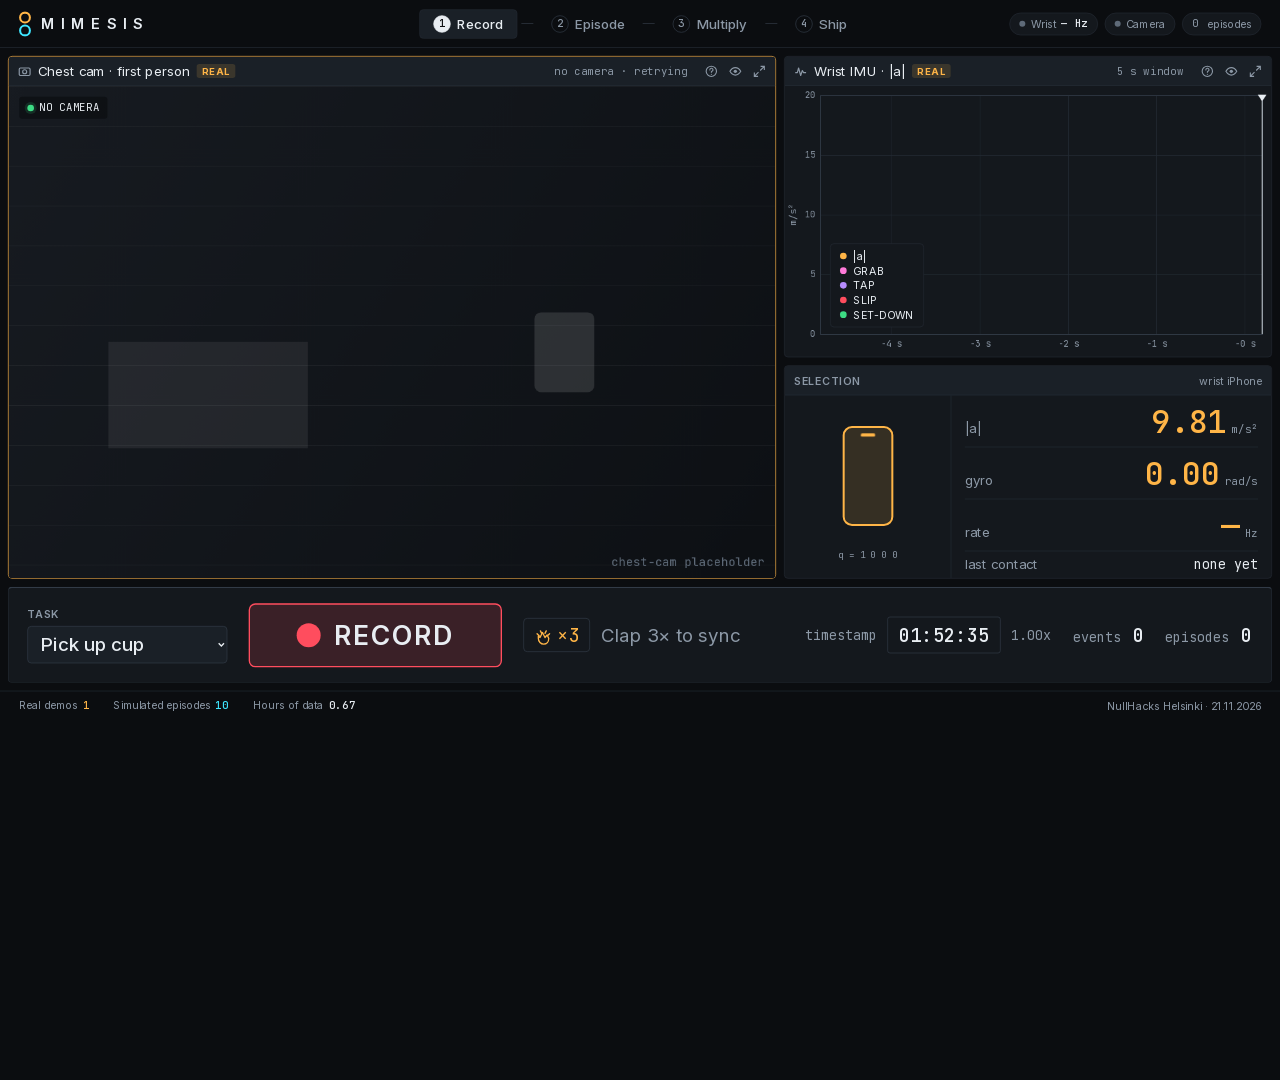
==== commit a3dd8f28: "Fix static mode on Pages: Episode videos load" ====
--- a/index.html
+++ b/index.html
@@ -62,6 +62,11 @@
     api: '' /* e.g. 'http://localhost:8000' */
   };
 })();
+/* decided here, before any screen script runs: static host (GitHub Pages) = recorded results from ./files,
+   no server and no live phone stream; file:// or ?demo = synthetic demo data */
+window.MIMESIS_STATIC = /github\.io$/.test(location.hostname) || /[?&]static\b/.test(location.search);
+window.MIMESIS_DEMO = location.protocol === 'file:' || /[?&]demo\b/.test(location.search);
+if (MIMESIS_STATIC) M.api = '.';
 
 </script>
 </head>
@@ -1555,9 +1560,6 @@
 /* ---------- LIVE data source: WebSocket /ws, polling /latest + /status as fallback. ----------
    Served by receiver.py (http:) -> live. Opened as a file or with ?demo -> synthetic DEMO block below. */
 window.MIMESIS_DEMO = location.protocol === 'file:' || /[?&]demo\b/.test(location.search);
-/* static host (GitHub Pages): recorded results from ./files, no server, no live phone stream */
-window.MIMESIS_STATIC = /github\.io$/.test(location.hostname) || /[?&]static\b/.test(location.search);
-if (MIMESIS_STATIC) M.api = '.';
 M.camera = false;
 if (!MIMESIS_DEMO && !MIMESIS_STATIC) addEventListener('DOMContentLoaded', () => {
   let ws = null, polling = null, lastStatus = { wrist: false, hz: 0, episodes: 0 }, lastT = -1;
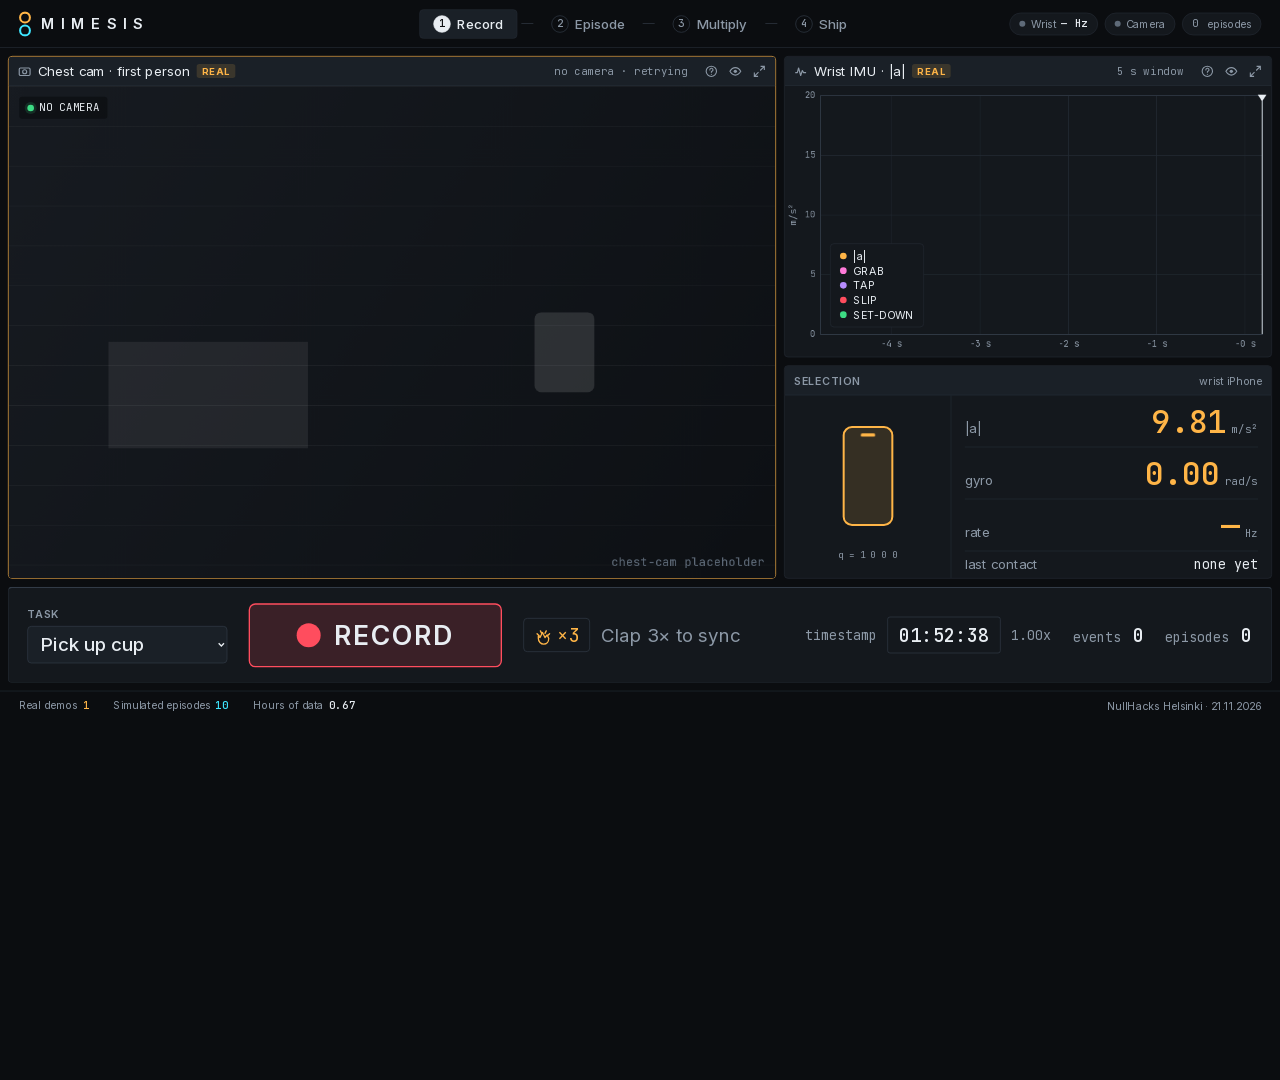
==== commit f441404e: "Multiply: Generate replays recorded variants on the static site" ====
--- a/index.html
+++ b/index.html
@@ -1061,7 +1061,10 @@
     t.el.querySelector('.mx-bd').innerHTML = v.slip ? 'SLIP!' : 'OK';
     t.el.querySelector('.mx-idx').textContent = '#' + String(j).padStart(4, '0');
     t.el.querySelector('.mx-lab').innerHTML = `<b>${ob}</b> · ${mass} g · μ ${mu}`;
-    if (videoOK && L) { t.vid.preload = 'auto'; t.vid.src = (window.M && M.api || '') + `/files/variants/${j}.mp4?v=${labelsVer}`; t.vid.load(); t.vid.onloadeddata = () => { t.vid.classList.add('on'); t.vid.play().catch(() => {}); }; }
+    if (videoOK && L) { const src = (window.M && M.api || '') + `/files/variants/${j}.mp4?v=${labelsVer}`;
+      if (t.vid.getAttribute('src') === src && t.vid.readyState >= 2) { t.vid.classList.add('on'); t.vid.currentTime = 0; t.vid.play().catch(() => {}); }
+      else { t.vid.preload = 'auto'; t.vid.src = src; t.vid.load(); }
+      t.vid.onloadeddata = () => { t.vid.classList.add('on'); t.vid.play().catch(() => {}); }; }
     t.el.classList.add('full');
     if (v.slip && !instant) { t.el.classList.add('flash'); setTimeout(() => t.el.classList.remove('flash'), 420); }
   }
@@ -1132,7 +1135,7 @@
     seedBase++; N = +slider.value; setState('run'); t0 = performance.now(); cAnim = null; setNum(0); genCount = 0; thumbs.forEach(t => { t.v = null; t.el.classList.remove('full', 'slip'); t.sp.textContent = ''; t.g.clearRect(0, 0, 170, 68); });
     tiles.forEach(t => { t.full = false; t.v = null; t.el.classList.remove('full', 'slip', 'flash'); t.vid.classList.remove('on'); });
     lastThumb = 0; drawDonut(0); status();
-    if (!window.MIMESIS_DEMO) { lastLive = null; liveJob = { state: 'running', progress: { done: 0, total: N, ok: 0, slip: 0 } }; liveStart = performance.now();
+    if (!window.MIMESIS_DEMO && !window.MIMESIS_STATIC) { lastLive = null; liveJob = { state: 'running', progress: { done: 0, total: N, ok: 0, slip: 0 } }; liveStart = performance.now();
       fetch(`/multiply?n=${N}&render=9`, { method: 'POST' }).then(r => r.json()).then(j => { if (j.state === 'error') liveJob = null; }).catch(() => { liveJob = null; }); }
   }
   // live: progress of the backend multiply job (sim/augment.py in a subprocess) arrives over /ws
